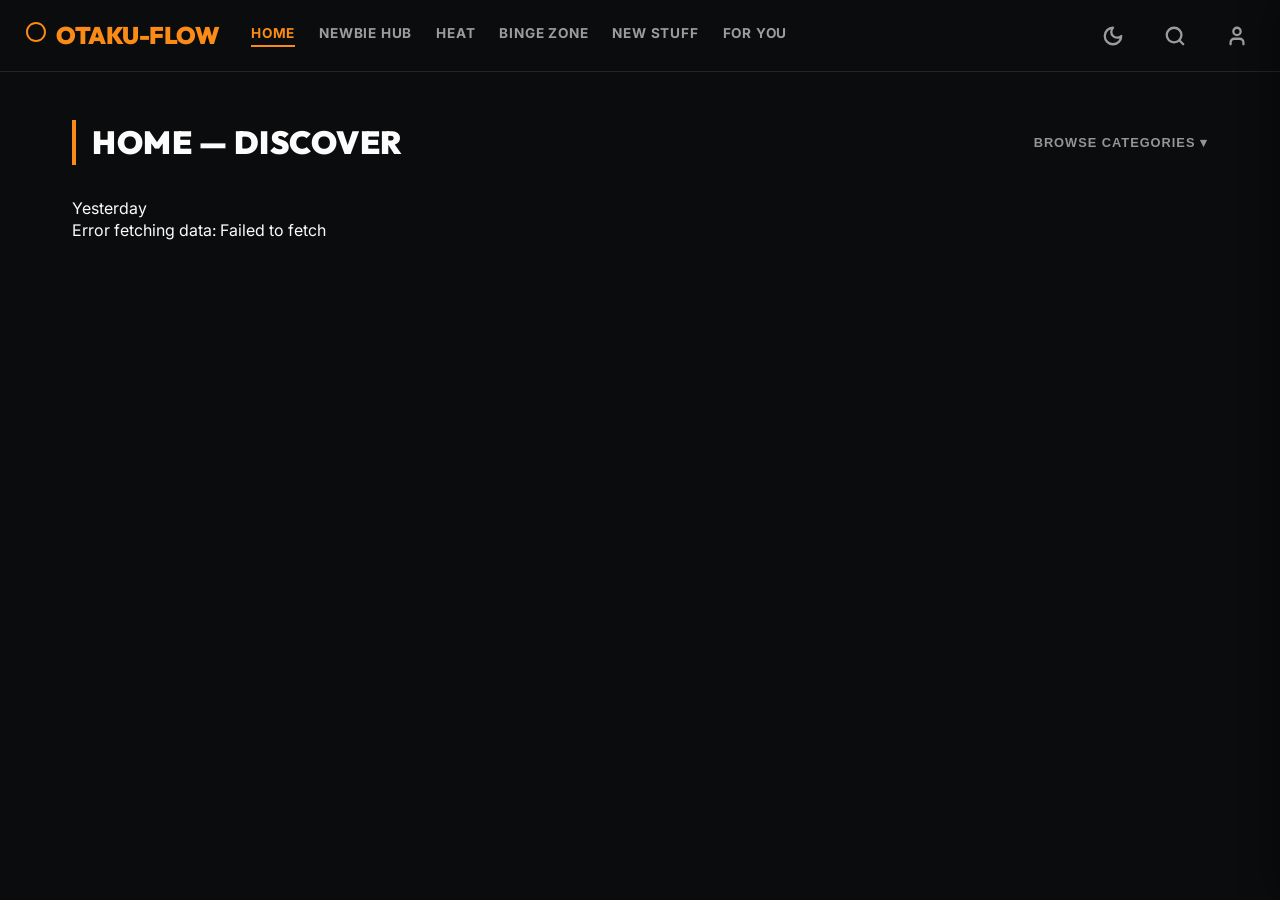
==== index.html @ 3b302de8 "Initialize Otaku-Flow Repository" ====
<!DOCTYPE html>
<html lang="en">

<head>
    <meta charset="UTF-8">
    <meta name="viewport" content="width=device-width, initial-scale=1.0">
    <title>Otaku-Flow | Watch Popular Anime, Play Games & Shop Online</title>
    <link rel="stylesheet" href="style.css">
</head>

<body>
    <header>
        <a href="#" class="logo">
            <div class="logo-icon">
                <svg width="24" height="24" viewBox="0 0 24 24" fill="currentColor">
                    <path d="M12 2C6.48 2 2 6.48 2 12s4.48 10 10 10 10-4.48 10-10S17.52 2 12 2zm0 18c-4.41 0-8-3.59-8-8s3.59-8 8-8 8 3.59 8 8-3.59 8-8 8z" />
                </svg>
            </div>
            OTAKU-FLOW
        </a>

        <nav class="nav-links">
            <a href="#" id="btn-home" class="active">Home</a>
            <a href="#" id="btn-first-time">Newbie Hub</a>
            <a href="#" id="btn-top">Heat</a>
            <a href="#" id="btn-most-watched">Binge Zone</a>
            <a href="#" id="btn-trending">New Stuff</a>
            <a href="#" id="btn-for-you">For You</a>
        </nav>

        <div class="header-actions">
            <button class="icon-btn" id="theme-toggle" title="Toggle Light/Dark Mode">
                <!-- Moon Icon (Dark Mode) -->
                <svg class="moon-icon" xmlns="http://www.w3.org/2000/svg" width="22" height="22" viewBox="0 0 24 24" fill="none" stroke="currentColor" stroke-width="2.5" stroke-linecap="round" stroke-linejoin="round"><path d="M12 3a6 6 0 0 0 9 9 9 9 0 1 1-9-9Z"/></svg>
                <!-- Sun Icon (Light Mode) -->
                <svg class="sun-icon" xmlns="http://www.w3.org/2000/svg" width="22" height="22" viewBox="0 0 24 24" fill="none" stroke="currentColor" stroke-width="2.5" stroke-linecap="round" stroke-linejoin="round"><circle cx="12" cy="12" r="4"/><path d="M12 2v2"/><path d="M12 20v2"/><path d="m4.93 4.93 1.41 1.41"/><path d="m17.66 17.66 1.41 1.41"/><path d="M2 12h2"/><path d="M20 12h2"/><path d="m6.34 17.66-1.41 1.41"/><path d="m19.07 4.93-1.41 1.41"/></svg>
            </button>
            <button class="icon-btn" id="toggle-search" title="Search">
                <svg xmlns="http://www.w3.org/2000/svg" width="22" height="22" viewBox="0 0 24 24" fill="none" stroke="currentColor" stroke-width="2.5" stroke-linecap="round" stroke-linejoin="round"><circle cx="11" cy="11" r="8"/><path d="m21 21-4.3-4.3"/></svg>
            </button>
            <button class="icon-btn" id="btn-profile" title="Profile">
                <svg xmlns="http://www.w3.org/2000/svg" width="22" height="22" viewBox="0 0 24 24" fill="none" stroke="currentColor" stroke-width="2.5" stroke-linecap="round" stroke-linejoin="round"><path d="M19 21v-2a4 4 0 0 0-4-4H9a4 4 0 0 0-4 4v2"/><circle cx="12" cy="7" r="4"/></svg>
            </button>
        </div>
    </header>

    <!-- Profile Sidebar Overlay -->
    <div id="sidebar-overlay" class="sidebar-overlay"></div>

    <!-- Profile Sidebar Drawer -->
    <aside id="profile-sidebar" class="profile-sidebar">
        <div class="sidebar-header">
            <div class="user-info">
                <div class="user-avatar">
                   <svg width="24" height="24" viewBox="0 0 24 24" fill="none" stroke="currentColor" stroke-width="2"><path d="M12 2a10 10 0 1 0 10 10A10 10 0 0 0 12 2zm0 18a8 8 0 1 1 8-8 8 8 0 0 1-8 8z"/><path d="M12 6a3 3 0 1 0 3 3 3 3 0 0 0-3-3z"/><path d="M6 19a6 6 0 0 1 12 0"/></svg>
                </div>
                <div class="user-details">
                    <h3>My Profile</h3>
                </div>
            </div>
            <button class="edit-btn">✎</button>
        </div>

        <div class="sidebar-content">
            <div class="sidebar-menu-group">
                <a href="#" class="sidebar-item">
                    <svg width="20" height="20" viewBox="0 0 24 24" fill="none" stroke="currentColor" stroke-width="2" stroke-linecap="round" stroke-linejoin="round"><path d="m3 16 4 4 4-4"/><path d="M7 20V4"/><path d="m21 8-4-4-4 4"/><path d="M17 4v16"/></svg>
                    <span>Switch Profile</span>
                </a>
                <a href="#" class="sidebar-item">
                    <svg width="20" height="20" viewBox="0 0 24 24" fill="none" stroke="currentColor" stroke-width="2" stroke-linecap="round" stroke-linejoin="round"><path d="M12.22 2h-.44a2 2 0 0 0-2 2v.18a2 2 0 0 1-1 1.73l-.43.25a2 2 0 0 1-2 0l-.15-.08a2 2 0 0 0-2.73.73l-.22.38a2 2 0 0 0 .73 2.73l.15.1a2 2 0 0 1 1 1.72v.51a2 2 0 0 1-1 1.74l-.15.09a2 2 0 0 0-.73 2.73l.22.38a2 2 0 0 0 2.73.73l.15-.08a2 2 0 0 1 2 0l.43.25a2 2 0 0 1 1 1.73V20a2 2 0 0 0 2 2h.44a2 2 0 0 0 2-2v-.18a2 2 0 0 1 1-1.73l.43-.25a2 2 0 0 1 2 0l.15.08a2 2 0 0 0 2.73-.73l.22-.39a2 2 0 0 0-.73-2.73l-.15-.08a2 2 0 0 1-1-1.74v-.5a2 2 0 0 1 1-1.74l.15-.1a2 2 0 0 0 .73-2.73l-.22-.38a2 2 0 0 0-2.73-.73l-.15.08a2 2 0 0 1-2 0l-.43-.25a2 2 0 0 1-1-1.73V4a2 2 0 0 0-2-2z"/><circle cx="12" cy="12" r="3"/></svg>
                    <span>Settings</span>
                </a>
            </div>

            <div class="sidebar-menu-divider"></div>

            <div class="sidebar-menu-group">
                <a href="#" class="sidebar-item">
                    <svg width="20" height="20" viewBox="0 0 24 24" fill="none" stroke="currentColor" stroke-width="2" stroke-linecap="round" stroke-linejoin="round"><path d="m3 21 1.9-1.9"/><path d="M14 8V4a2 2 0 0 0-2-2H4a2 2 0 0 0-2 2v7a2 2 0 0 0 2 2h4"/><path d="M19 16V4h2"/><path d="M22 21H16V10h6v11Z"/></svg>
                    <span>Watchlist</span>
                </a>
                <a href="#" class="sidebar-item">
                    <svg width="20" height="20" viewBox="0 0 24 24" fill="none" stroke="currentColor" stroke-width="2" stroke-linecap="round" stroke-linejoin="round"><path d="M12 12H3"/><path d="M16 6H3"/><path d="M12 18H3"/><path d="M16 12a4 4 0 0 1 8 0c0 4-4 8-4 8s-4-4-4-8Z"/></svg>
                    <span>Otakulists</span>
                </a>
                <a href="#" class="sidebar-item">
                    <svg width="20" height="20" viewBox="0 0 24 24" fill="none" stroke="currentColor" stroke-width="2" stroke-linecap="round" stroke-linejoin="round"><circle cx="12" cy="12" r="10"/><polyline points="12 6 12 12 16 14"/></svg>
                    <span>History</span>
                </a>
            </div>

            <div class="sidebar-menu-divider"></div>

            <div class="sidebar-menu-group">
                <a href="#" class="sidebar-item">
                    <svg width="20" height="20" viewBox="0 0 24 24" fill="none" stroke="currentColor" stroke-width="2" stroke-linecap="round" stroke-linejoin="round"><path d="M6 8a6 6 0 0 1 12 0c0 7 3 9 3 9H3s3-2 3-9"/><path d="M10.3 21a1.94 1.94 0 0 0 3.4 0"/></svg>
                    <span>Notifications</span>
                </a>
                <a href="#" class="sidebar-item">
                    <svg width="20" height="20" viewBox="0 0 24 24" fill="none" stroke="currentColor" stroke-width="2" stroke-linecap="round" stroke-linejoin="round"><rect width="20" height="14" x="2" y="3" rx="2"/><line x1="2" x2="22" y1="10" y2="10"/></svg>
                    <span>Gift Card</span>
                </a>
            </div>

            <div class="sidebar-menu-divider"></div>

            <div class="sidebar-menu-group">
                <a href="#" class="sidebar-item logout">
                    <svg width="20" height="20" viewBox="0 0 24 24" fill="none" stroke="currentColor" stroke-width="2" stroke-linecap="round" stroke-linejoin="round"><path d="M9 21H5a2 2 0 0 1-2-2V5a2 2 0 0 1 2-2h4"/><polyline points="16 17 21 12 16 7"/><line x1="21" x2="9" y1="12" y2="12"/></svg>
                    <span>Log Out</span>
                </a>
            </div>
        </div>
    </aside>

    <!-- Search Overlay -->
    <div class="search-overlay" id="search-container">
        <input type="text" id="search-input" placeholder="Search for anime...">
        <button id="btn-search">SEARCH</button>
    </div>

    <main>
        <section class="page-content">
            <div class="section-header">
            <h2 class="section-title" id="current-category">Home — Featured</h2>
            <button id="btn-categories" class="view-link" style="background: none; border: none; cursor: pointer;">Browse Categories ▾</button>
        </div>

        <!-- Categories / Genre Menu -->
        <div id="categories-menu" class="categories-overlay">
            <div class="genre-grid" id="genre-list">
                <!-- Genres will be injected here -->
            </div>
        </div>

            <div class="date-divider" id="current-category">Yesterday</div>

            <!-- This is where app.js will inject the episodes-grid -->
            <div id="output">
                <!-- Anime cards will be injected here -->
            </div>
        </section>
    </main>

    <script src="app.js"></script>
</body>

</html>
---- style.css ----
@import url('https://fonts.googleapis.com/css2?family=Inter:wght@400;500;600;700;800;900&family=Outfit:wght@400;600;700;800;900&display=swap');

:root {
    /* Dark Theme (Default) */
    --bg-primary: #0b0c0d;
    --bg-secondary: #141519;
    --bg-card: rgba(255, 255, 255, 0.03);
    --bg-overlay: rgba(0, 0, 0, 0.7);
    --text-primary: #fcfcfc;
    --text-secondary: #959595;
    --border-color: rgba(255, 255, 255, 0.1);
    
    /* Brand Colors */
    --brand-orange: #f98b16;
    --brand-yellow: #fab818;
    --text-accent: #37d3be;
    
    --header-height: 72px;
}

body.light-mode {
    /* Light Theme Overrides */
    --bg-primary: #ffffff;
    --bg-secondary: #f4f4f7;
    --bg-card: rgba(0, 0, 0, 0.04);
    --bg-overlay: rgba(0, 0, 0, 0.3);
    --text-primary: #0b0c0d;
    --text-secondary: #666666;
    --border-color: rgba(0, 0, 0, 0.1);
}

* {
    margin: 0;
    padding: 0;
    box-sizing: border-box;
}

body {
    background-color: var(--bg-primary);
    color: var(--text-primary);
    font-family: 'Inter', system-ui, -apple-system, sans-serif;
    line-height: 1.4;
    transition: background-color 0.3s ease, color 0.3s ease;
}

/* Header & Navigation */
header {
    background-color: var(--bg-primary);
    height: var(--header-height);
    width: 100%;
    position: fixed;
    top: 0;
    z-index: 1000;
    display: flex;
    align-items: center;
    padding: 0 1.5rem;
    border-bottom: 1px solid var(--border-color);
}

.logo {
    display: flex;
    align-items: center;
    gap: 0.5rem;
    color: var(--brand-orange);
    text-decoration: none;
    font-family: 'Outfit', sans-serif;
    font-weight: 900;
    font-size: 1.5rem;
    letter-spacing: -0.5px;
    text-transform: uppercase;
}

.nav-links {
    display: flex;
    gap: 1.5rem;
    margin-left: 2rem;
}

.nav-links a {
    color: var(--text-primary);
    text-decoration: none;
    font-size: 0.85rem;
    font-weight: 700;
    text-transform: uppercase;
    letter-spacing: 0.8px;
    opacity: 0.6;
    transition: all 0.3s cubic-bezier(0.4, 0, 0.2, 1);
    position: relative;
    padding-bottom: 4px;
}

.nav-links a:hover,
.nav-links a.active {
    opacity: 1;
    color: var(--brand-orange);
}

.nav-links a::after {
    content: '';
    position: absolute;
    bottom: 0;
    left: 0;
    width: 0;
    height: 2px;
    background: var(--brand-orange);
    transition: width 0.3s ease;
}

.nav-links a:hover::after,
.nav-links a.active::after {
    width: 100%;
}

.header-actions {
    margin-left: auto;
    display: flex;
    align-items: center;
    gap: 1.5rem;
}

.icon-btn {
    background: none;
    border: none;
    color: var(--text-primary);
    display: flex;
    align-items: center;
    justify-content: center;
    cursor: pointer;
    opacity: 0.6;
    transition: all 0.3s cubic-bezier(0.4, 0, 0.2, 1);
    padding: 8px;
    border-radius: 50%;
}

.icon-btn:hover {
    opacity: 1;
    background: var(--bg-card);
    transform: translateY(-1px);
    color: var(--brand-orange);
}

.icon-btn svg {
    display: block;
}

/* Theme Toggle Specifics */
#theme-toggle .sun-icon { display: none; }
#theme-toggle .moon-icon { display: block; }

body.light-mode #theme-toggle .sun-icon { display: block; }
body.light-mode #theme-toggle .moon-icon { display: none; }

/* Main Layout */
main {
    margin-top: var(--header-height);
    padding: 3rem 2rem;
    max-width: 1200px;
    margin-left: auto;
    margin-right: auto;
    transition: margin-top 0.3s cubic-bezier(0.4, 0, 0.2, 1);
}

main.search-active {
    margin-top: calc(var(--header-height) + 84px);
}

.section-header {
    display: flex;
    justify-content: space-between;
    align-items: center;
    margin-bottom: 2rem;
}

.section-title {
    font-family: 'Outfit', sans-serif;
    font-size: 2rem;
    font-weight: 900;
    display: flex;
    align-items: center;
    gap: 1rem;
    text-transform: uppercase;
    color: var(--text-primary);
    letter-spacing: 0.5px;
    border-left: 4px solid var(--brand-orange);
    padding-left: 1rem;
}

.section-title::before {
    display: none;
}

.view-link {
    color: var(--text-secondary);
    text-decoration: none;
    font-size: 0.8rem;
    font-weight: 700;
    text-transform: uppercase;
    letter-spacing: 1px;
}

.view-link:hover {
    color: var(--text-primary);
}

/* New Episodes Grid */
.episodes-grid {
    display: grid;
    grid-template-columns: 1fr 1fr;
    gap: 1.5rem;
}

.anime-list-item {
    display: flex;
    gap: 1.25rem;
    text-decoration: none;
    color: inherit;
    padding: 0.5rem;
    border-radius: 4px;
    transition: background-color 0.2s;
}

.anime-list-item:hover {
    background-color: var(--bg-card);
}

.poster-stack {
    position: relative;
    width: 130px;
    height: 80px;
    flex-shrink: 0;
}

.poster-stack::before,
.poster-stack::after {
    content: "";
    position: absolute;
    top: 4px;
    left: 4px;
    width: 100%;
    height: 100%;
    background: var(--bg-primary);
    border: 1px solid var(--border-color);
    z-index: 1;
}

.poster-stack .main-poster {
    position: relative;
    width: 100%;
    height: 100%;
    object-fit: cover;
    z-index: 2;
    border: 1px solid var(--border-color);
}

.fav-btn {
    position: absolute;
    top: 8px;
    right: 8px;
    width: 32px;
    height: 32px;
    background: rgba(0, 0, 0, 0.4);
    border: none;
    border-radius: 50%;
    color: white;
    font-size: 1.1rem;
    display: flex;
    align-items: center;
    justify-content: center;
    cursor: pointer;
    z-index: 10;
    transition: all 0.3s cubic-bezier(0.4, 0, 0.2, 1);
    backdrop-filter: blur(4px);
}

.fav-btn.active {
    color: #ff4b4b;
    background: white;
}

/* Content Area */
.item-content {
    display: flex;
    flex-direction: column;
    justify-content: center;
    width: 100%;
}

.item-title {
    font-weight: 800;
    font-size: 1rem;
    color: var(--text-primary);
    margin-bottom: 0.25rem;
    line-height: 1.2;
}

.item-meta {
    font-size: 0.7rem;
    color: var(--text-secondary);
    text-transform: uppercase;
    letter-spacing: 0.5px;
    font-weight: 600;
}

.premium-icon {
    color: var(--brand-yellow);
}

.release-time {
    color: var(--text-accent);
    font-weight: 700;
}

/* Search Bar Overlay */
.search-overlay {
    position: fixed;
    top: var(--header-height);
    left: 0;
    width: 100%;
    background-color: var(--bg-secondary);
    padding: 1rem 1.5rem;
    display: none;
    align-items: center;
    gap: 1rem;
    z-index: 999;
    border-bottom: 1px solid var(--border-color);
}

#search-input {
    background: transparent;
    border: none;
    border-bottom: 1px solid var(--border-color);
    color: var(--text-primary);
    font-size: 1.2rem;
    width: 100%;
    outline: none;
}

#btn-search {
    background: var(--brand-orange);
    border: none;
    padding: 0.6rem 1.5rem;
    color: black;
    font-weight: 800;
    border-radius: 4px;
    cursor: pointer;
}

/* Categories Menu */
.categories-overlay {
    background: var(--bg-secondary);
    backdrop-filter: blur(10px);
    border: 1px solid var(--border-color);
    border-radius: 8px;
    padding: 1.5rem;
    margin-bottom: 2rem;
    display: none;
    animation: slideDown 0.3s cubic-bezier(0.4, 0, 0.2, 1);
}

.categories-overlay.active { display: block; }

.genre-grid {
    display: grid;
    grid-template-columns: repeat(auto-fill, minmax(140px, 1fr));
    gap: 0.75rem;
}

.genre-btn {
    background: var(--bg-card);
    border: 1px solid var(--border-color);
    color: var(--text-primary);
    padding: 0.6rem 1rem;
    border-radius: 4px;
    font-size: 0.85rem;
    font-weight: 600;
    cursor: pointer;
    transition: all 0.2s ease;
}

.genre-btn:hover {
    background: var(--brand-orange);
    color: black;
}

/* Profile Sidebar Drawer */
.profile-sidebar {
    position: fixed;
    top: 0;
    right: -320px;
    width: 320px;
    height: 100vh;
    background-color: var(--bg-secondary);
    z-index: 2000;
    box-shadow: -10px 0 30px rgba(0, 0, 0, 0.3);
    transition: right 0.4s cubic-bezier(0.4, 0, 0.2, 1);
    display: flex;
    flex-direction: column;
    border-left: 1px solid var(--border-color);
}

body.light-mode .profile-sidebar {
    background-color: var(--bg-primary);
}

.profile-sidebar.active { right: 0; }

.sidebar-overlay {
    position: fixed;
    top: 0;
    left: 0;
    width: 100%;
    height: 100%;
    background: var(--bg-overlay);
    backdrop-filter: blur(4px);
    z-index: 1999;
    display: none;
    opacity: 0;
    transition: opacity 0.3s ease;
}

.sidebar-overlay.active {
    display: block;
    opacity: 1;
}

.sidebar-header {
    padding: 1.5rem;
    display: flex;
    align-items: center;
    justify-content: space-between;
    border-bottom: 1px solid var(--border-color);
}

.user-avatar {
    width: 44px;
    height: 44px;
    background: var(--bg-card);
    border-radius: 50%;
    display: flex;
    align-items: center;
    justify-content: center;
    color: var(--text-secondary);
    border: 1px solid var(--border-color);
}

.user-details h3 {
    font-size: 1rem;
    font-weight: 700;
    color: var(--text-primary);
}

.sidebar-item {
    display: flex;
    align-items: center;
    gap: 1rem;
    padding: 0.85rem 1rem;
    color: var(--text-primary);
    text-decoration: none;
    font-size: 0.9rem;
    font-weight: 600;
    border-radius: 4px;
}

.sidebar-item:hover {
    background: var(--bg-card);
    color: var(--brand-orange);
}

.sidebar-menu-divider {
    height: 1px;
    background: var(--border-color);
    margin: 1rem 0;
}

/* Login Page Theme Support */
.login-page {
    background-color: var(--bg-primary);
    /* Extra gradient for dark mode shine */
}

body:not(.light-mode) .login-page {
    background: linear-gradient(135deg, #0b0c0d 0%, #1a1c23 100%);
}

.login-card {
    background: var(--bg-card);
    backdrop-filter: blur(20px);
    border: 1px solid var(--border-color);
    color: var(--text-primary);
}

.form-group input {
    background: var(--bg-card);
    border: 1px solid var(--border-color);
    color: var(--text-primary);
}

/* Responsive fixes */
@media (max-width: 900px) {
    .episodes-grid { grid-template-columns: 1fr; }
}

@media (max-width: 600px) {
    .nav-links { display: none; }
}

@keyframes slideDown {
    from { opacity: 0; transform: translateY(-10px); }
    to { opacity: 1; transform: translateY(0); }
}
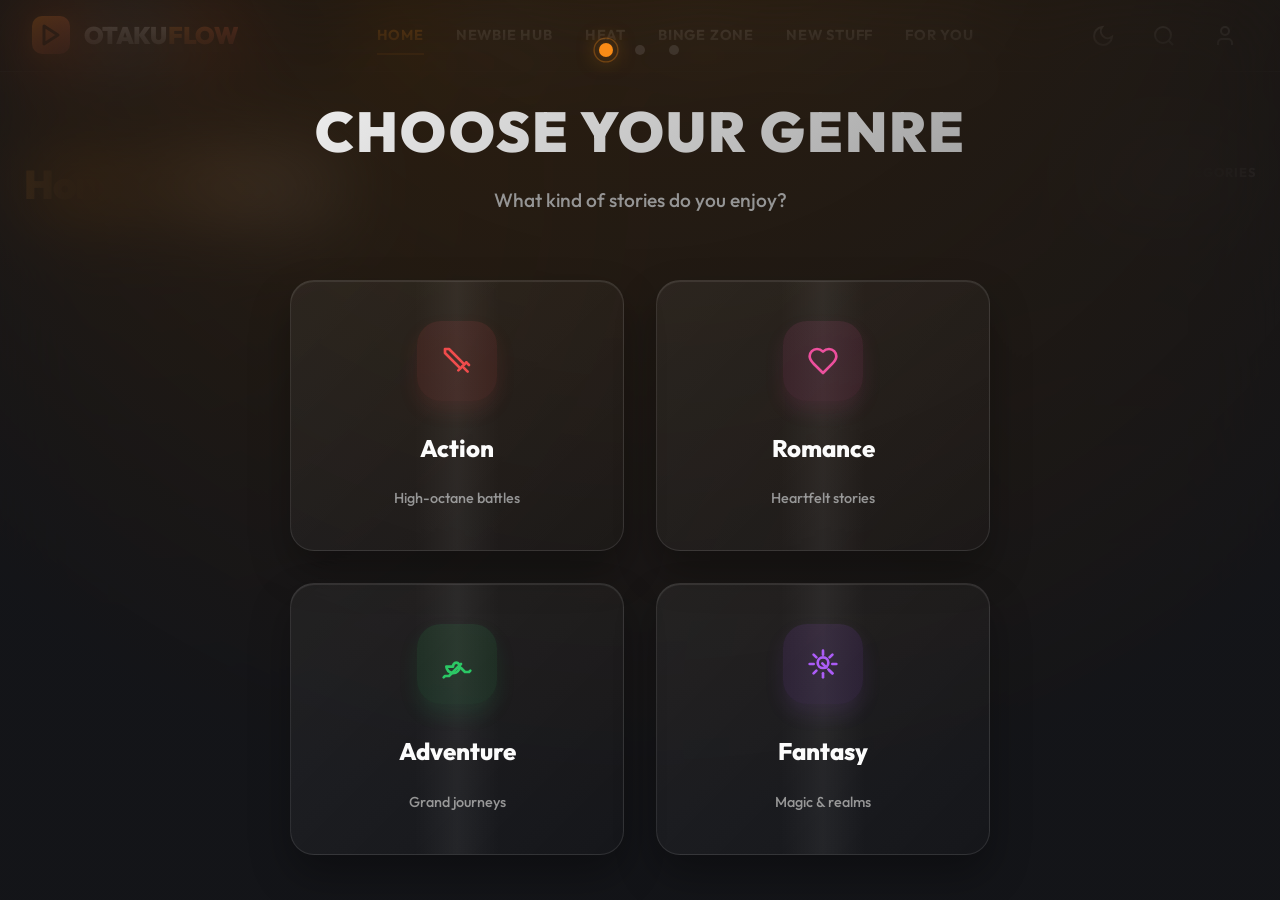
==== commit 7d4191d9: "Added  dark mode, read mode" ====
--- a/index.html
+++ b/index.html
@@ -1,149 +1,118 @@
 <!DOCTYPE html>
 <html lang="en">
-
 <head>
     <meta charset="UTF-8">
     <meta name="viewport" content="width=device-width, initial-scale=1.0">
-    <title>Otaku-Flow | Watch Popular Anime, Play Games & Shop Online</title>
+    <title>Otaku-Flow | Watch High-Quality Anime</title>
     <link rel="stylesheet" href="style.css">
+    <link href="https://fonts.googleapis.com/css2?family=Inter:wght@400;500;600;700;800;900&family=Outfit:wght@400;600;700;800;900&display=swap" rel="stylesheet">
 </head>
-
 <body>
-    <header>
-        <a href="#" class="logo">
+    <div class="type-selection-overlay" id="selection-overlay">
+        <div class="selection-content">
+            <div class="selection-progress">
+                <div class="progress-step active" data-step="1"></div>
+                <div class="progress-step" data-step="2"></div>
+                <div class="progress-step" data-step="3"></div>
+            </div>
+            <h1 class="selection-title" id="selection-title">CHOOSE YOUR PATH</h1>
+            <p class="selection-subtitle" id="selection-subtitle">Select a genre to begin your discovery</p>
+            <div class="type-grid" id="selection-grid">
+                <!-- Content injected by app.js -->
+            </div>
+        </div>
+    </div>
+    <header class="header">
+        <div class="logo">
             <div class="logo-icon">
-                <svg width="24" height="24" viewBox="0 0 24 24" fill="currentColor">
-                    <path d="M12 2C6.48 2 2 6.48 2 12s4.48 10 10 10 10-4.48 10-10S17.52 2 12 2zm0 18c-4.41 0-8-3.59-8-8s3.59-8 8-8 8 3.59 8 8-3.59 8-8 8z" />
-                </svg>
+                <svg width="24" height="24" viewBox="0 0 24 24" fill="none" stroke="currentColor" stroke-width="3" stroke-linecap="round" stroke-linejoin="round"><path d="m5 3 14 9-14 9V3z"/></svg>
             </div>
-            OTAKU-FLOW
-        </a>
-
+            <span class="logo-text">OTAKU<span class="flow-accent">FLOW</span></span>
+        </div>
         <nav class="nav-links">
-            <a href="#" id="btn-home" class="active">Home</a>
+            <a href="#" class="active" id="btn-home">Home</a>
             <a href="#" id="btn-first-time">Newbie Hub</a>
             <a href="#" id="btn-top">Heat</a>
             <a href="#" id="btn-most-watched">Binge Zone</a>
             <a href="#" id="btn-trending">New Stuff</a>
             <a href="#" id="btn-for-you">For You</a>
         </nav>
-
-        <div class="header-actions">
-            <button class="icon-btn" id="theme-toggle" title="Toggle Light/Dark Mode">
-                <!-- Moon Icon (Dark Mode) -->
-                <svg class="moon-icon" xmlns="http://www.w3.org/2000/svg" width="22" height="22" viewBox="0 0 24 24" fill="none" stroke="currentColor" stroke-width="2.5" stroke-linecap="round" stroke-linejoin="round"><path d="M12 3a6 6 0 0 0 9 9 9 9 0 1 1-9-9Z"/></svg>
-                <!-- Sun Icon (Light Mode) -->
-                <svg class="sun-icon" xmlns="http://www.w3.org/2000/svg" width="22" height="22" viewBox="0 0 24 24" fill="none" stroke="currentColor" stroke-width="2.5" stroke-linecap="round" stroke-linejoin="round"><circle cx="12" cy="12" r="4"/><path d="M12 2v2"/><path d="M12 20v2"/><path d="m4.93 4.93 1.41 1.41"/><path d="m17.66 17.66 1.41 1.41"/><path d="M2 12h2"/><path d="M20 12h2"/><path d="m6.34 17.66-1.41 1.41"/><path d="m19.07 4.93-1.41 1.41"/></svg>
+        <div class="header_act">
+            <button class="icon_botton" id="theme-toggle">
+                <svg width="24" height="24" viewBox="0 0 24 24" fill="none" stroke="currentColor" stroke-width="2" class="moon-icon"><path d="M21 12.79A9 9 0 1 1 11.21 3 7 7 0 0 0 21 12.79z"/></svg>
+                <svg width="24" height="24" viewBox="0 0 24 24" fill="none" stroke="currentColor" stroke-width="2" class="sun-icon" style="display:none;"><circle cx="12" cy="12" r="5"/><line x1="12" y1="1" x2="12" y2="3"/><line x1="12" y1="21" x2="12" y2="23"/><line x1="4.22" y1="4.22" x2="5.64" y2="5.64"/><line x1="18.36" y1="18.36" x2="19.78" y2="19.78"/><line x1="1" y1="12" x2="3" y2="12"/><line x1="21" y1="12" x2="23" y2="12"/><line x1="4.22" y1="19.78" x2="5.64" y2="18.36"/><line x1="18.36" y1="5.64" x2="19.78" y2="4.22"/></svg>
             </button>
-            <button class="icon-btn" id="toggle-search" title="Search">
-                <svg xmlns="http://www.w3.org/2000/svg" width="22" height="22" viewBox="0 0 24 24" fill="none" stroke="currentColor" stroke-width="2.5" stroke-linecap="round" stroke-linejoin="round"><circle cx="11" cy="11" r="8"/><path d="m21 21-4.3-4.3"/></svg>
+            <button class="icon_botton" id="toggle-search">
+                <svg width="24" height="24" viewBox="0 0 24 24" fill="none" stroke="currentColor" stroke-width="2"><circle cx="11" cy="11" r="8"/><path d="m21 21-4.3-4.3"/></svg>
             </button>
-            <button class="icon-btn" id="btn-profile" title="Profile">
-                <svg xmlns="http://www.w3.org/2000/svg" width="22" height="22" viewBox="0 0 24 24" fill="none" stroke="currentColor" stroke-width="2.5" stroke-linecap="round" stroke-linejoin="round"><path d="M19 21v-2a4 4 0 0 0-4-4H9a4 4 0 0 0-4 4v2"/><circle cx="12" cy="7" r="4"/></svg>
+            <button class="icon_botton" id="btn-profile">
+                <svg width="24" height="24" viewBox="0 0 24 24" fill="none" stroke="currentColor" stroke-width="2"><path d="M19 21v-2a4 4 0 0 0-4-4H9a4 4 0 0 0-4 4v2"/><circle cx="12" cy="7" r="4"/></svg>
             </button>
         </div>
     </header>
-
-    <!-- Profile Sidebar Overlay -->
-    <div id="sidebar-overlay" class="sidebar-overlay"></div>
-
-    <!-- Profile Sidebar Drawer -->
-    <aside id="profile-sidebar" class="profile-sidebar">
+    <div class="search-overlay" id="search-container">
+        <input type="text" id="search-input" placeholder="Search anime, episodes...">
+        <button id="btn-search">SEARCH</button>
+    </div>
+    <main class="content-container">
+        <div class="content-header">
+            <h1 class="header-title" id="current-category">Home — Discover</h1>
+            <div class="header-controls">
+                <button class="control-btn" id="btn-categories">BROWSE CATEGORIES</button>
+            </div>
+        </div>
+        <div class="categories-overlay" id="categories-menu">
+            <div class="genre-grid" id="genre-list"></div>
+        </div>
+        <div id="output">
+        </div>
+    </main>
+    <div class="sidebar-overlay" id="sidebar-overlay"></div>
+    <div class="profile-sidebar" id="profile-sidebar">
         <div class="sidebar-header">
             <div class="user-info">
                 <div class="user-avatar">
-                   <svg width="24" height="24" viewBox="0 0 24 24" fill="none" stroke="currentColor" stroke-width="2"><path d="M12 2a10 10 0 1 0 10 10A10 10 0 0 0 12 2zm0 18a8 8 0 1 1 8-8 8 8 0 0 1-8 8z"/><path d="M12 6a3 3 0 1 0 3 3 3 3 0 0 0-3-3z"/><path d="M6 19a6 6 0 0 1 12 0"/></svg>
+                   <svg width="24" height="24" viewBox="0 0 24 24" fill="none" stroke="currentColor" stroke-width="2"><path d="M20 21v-2a4 4 0 0 0-4-4H8a4 4 0 0 0-4 4v2"/><circle cx="12" cy="7" r="4"/></svg>
                 </div>
                 <div class="user-details">
-                    <h3>My Profile</h3>
+                    <h3>Anime Fan</h3>
+                    <p>Free Member</p>
                 </div>
             </div>
-            <button class="edit-btn">✎</button>
+            <button class="edit-btn">Edit</button>
         </div>
-
         <div class="sidebar-content">
+            <div class="sidebar-menu-divider"></div>
+            <a href="#" class="sidebar-item">
+                <svg width="20" height="20" viewBox="0 0 24 24" fill="none" stroke="currentColor" stroke-width="2" stroke-linecap="round" stroke-linejoin="round"><path d="M20.84 4.61a5.5 5.5 0 0 0-7.78 0L12 5.67l-1.06-1.06a5.5 5.5 0 0 0-7.78 7.78l1.06 1.06L12 21.23l7.78-7.78 1.06-1.06a5.5 5.5 0 0 0 0-7.78z"/></svg>
+                Favorites
+            </a>
+            <a href="#" class="sidebar-item">
+                <svg width="20" height="20" viewBox="0 0 24 24" fill="none" stroke="currentColor" stroke-width="2" stroke-linecap="round" stroke-linejoin="round"><path d="M12 20v-6M6 20V10M18 20V4"/></svg>
+                Watch History
+            </a>
+            <a href="#" class="sidebar-item">
+                <svg width="20" height="20" viewBox="0 0 24 24" fill="none" stroke="currentColor" stroke-width="2" stroke-linecap="round" stroke-linejoin="round"><circle cx="12" cy="12" r="3"/><path d="M19.4 15a1.65 1.65 0 0 0 .33 1.82l.06.06a2 2 0 0 1 0 2.83 2 2 0 0 1-2.83 0l-.06-.06a1.65 1.65 0 0 0-1.82-.33 1.65 1.65 0 0 0-1 1.51V21a2 2 0 0 1-2 2 2 2 0 0 1-2-2v-.09A1.65 1.65 0 0 0 9 19.4a1.65 1.65 0 0 0-1.82.33l-.06.06a2 2 0 0 1-2.83 0 2 2 0 0 1 0-2.83l.06-.06a1.65 1.65 0 0 0 .33-1.82 1.65 1.65 0 0 0-1.51-1H3a2 2 0 0 1-2-2 2 2 0 0 1 2-2h.09A1.65 1.65 0 0 0 4.6 9a1.65 1.65 0 0 0-.33-1.82l-.06-.06a2 2 0 0 1 0-2.83 2 2 0 0 1 2.83 0l.06.06a1.65 1.65 0 0 0 1.82.33H9a1.65 1.65 0 0 0 1-1.51V3a2 2 0 0 1 2-2 2 2 0 0 1 2 2v.09a1.65 1.65 0 0 0 1 1.51 1.65 1.65 0 0 0 1.82-.33l.06-.06a2 2 0 0 1 2.83 0 2 2 0 0 1 0 2.83l-.06.06a1.65 1.65 0 0 0-.33 1.82V9a1.65 1.65 0 0 0 1.51 1H21a2 2 0 0 1 2 2 2 2 0 0 1-2 2h-.09a1.65 1.65 0 0 0-1.51 1z"/></svg>
+                Settings
+            </a>
+            <div class="sidebar-menu-divider"></div>
             <div class="sidebar-menu-group">
-                <a href="#" class="sidebar-item">
-                    <svg width="20" height="20" viewBox="0 0 24 24" fill="none" stroke="currentColor" stroke-width="2" stroke-linecap="round" stroke-linejoin="round"><path d="m3 16 4 4 4-4"/><path d="M7 20V4"/><path d="m21 8-4-4-4 4"/><path d="M17 4v16"/></svg>
-                    <span>Switch Profile</span>
-                </a>
-                <a href="#" class="sidebar-item">
-                    <svg width="20" height="20" viewBox="0 0 24 24" fill="none" stroke="currentColor" stroke-width="2" stroke-linecap="round" stroke-linejoin="round"><path d="M12.22 2h-.44a2 2 0 0 0-2 2v.18a2 2 0 0 1-1 1.73l-.43.25a2 2 0 0 1-2 0l-.15-.08a2 2 0 0 0-2.73.73l-.22.38a2 2 0 0 0 .73 2.73l.15.1a2 2 0 0 1 1 1.72v.51a2 2 0 0 1-1 1.74l-.15.09a2 2 0 0 0-.73 2.73l.22.38a2 2 0 0 0 2.73.73l.15-.08a2 2 0 0 1 2 0l.43.25a2 2 0 0 1 1 1.73V20a2 2 0 0 0 2 2h.44a2 2 0 0 0 2-2v-.18a2 2 0 0 1 1-1.73l.43-.25a2 2 0 0 1 2 0l.15.08a2 2 0 0 0 2.73-.73l.22-.39a2 2 0 0 0-.73-2.73l-.15-.08a2 2 0 0 1-1-1.74v-.5a2 2 0 0 1 1-1.74l.15-.1a2 2 0 0 0 .73-2.73l-.22-.38a2 2 0 0 0-2.73-.73l-.15.08a2 2 0 0 1-2 0l-.43-.25a2 2 0 0 1-1-1.73V4a2 2 0 0 0-2-2z"/><circle cx="12" cy="12" r="3"/></svg>
-                    <span>Settings</span>
+                <a href="#" class="sidebar_menu_item">
+                    <svg width="20" height="20" viewBox="0 0 24 24" fill="none" stroke="currentColor" stroke-width="2"
+                        stroke-linecap="round" stroke-linejoin="round">
+                        <circle cx="12" cy="12" r="10" />
+                        <line x1="12" y1="8" x2="12" y2="12" />
+                        <line x1="12" y1="16" x2="12.01" y2="16" />
+                    </svg>
+                    Help Center
                 </a>
             </div>
-
-            <div class="sidebar-menu-divider"></div>
-
-            <div class="sidebar-menu-group">
-                <a href="#" class="sidebar-item">
-                    <svg width="20" height="20" viewBox="0 0 24 24" fill="none" stroke="currentColor" stroke-width="2" stroke-linecap="round" stroke-linejoin="round"><path d="m3 21 1.9-1.9"/><path d="M14 8V4a2 2 0 0 0-2-2H4a2 2 0 0 0-2 2v7a2 2 0 0 0 2 2h4"/><path d="M19 16V4h2"/><path d="M22 21H16V10h6v11Z"/></svg>
-                    <span>Watchlist</span>
-                </a>
-                <a href="#" class="sidebar-item">
-                    <svg width="20" height="20" viewBox="0 0 24 24" fill="none" stroke="currentColor" stroke-width="2" stroke-linecap="round" stroke-linejoin="round"><path d="M12 12H3"/><path d="M16 6H3"/><path d="M12 18H3"/><path d="M16 12a4 4 0 0 1 8 0c0 4-4 8-4 8s-4-4-4-8Z"/></svg>
-                    <span>Otakulists</span>
-                </a>
-                <a href="#" class="sidebar-item">
-                    <svg width="20" height="20" viewBox="0 0 24 24" fill="none" stroke="currentColor" stroke-width="2" stroke-linecap="round" stroke-linejoin="round"><circle cx="12" cy="12" r="10"/><polyline points="12 6 12 12 16 14"/></svg>
-                    <span>History</span>
-                </a>
-            </div>
-
-            <div class="sidebar-menu-divider"></div>
-
-            <div class="sidebar-menu-group">
-                <a href="#" class="sidebar-item">
-                    <svg width="20" height="20" viewBox="0 0 24 24" fill="none" stroke="currentColor" stroke-width="2" stroke-linecap="round" stroke-linejoin="round"><path d="M6 8a6 6 0 0 1 12 0c0 7 3 9 3 9H3s3-2 3-9"/><path d="M10.3 21a1.94 1.94 0 0 0 3.4 0"/></svg>
-                    <span>Notifications</span>
-                </a>
-                <a href="#" class="sidebar-item">
-                    <svg width="20" height="20" viewBox="0 0 24 24" fill="none" stroke="currentColor" stroke-width="2" stroke-linecap="round" stroke-linejoin="round"><rect width="20" height="14" x="2" y="3" rx="2"/><line x1="2" x2="22" y1="10" y2="10"/></svg>
-                    <span>Gift Card</span>
-                </a>
-            </div>
-
-            <div class="sidebar-menu-divider"></div>
-
-            <div class="sidebar-menu-group">
-                <a href="#" class="sidebar-item logout">
-                    <svg width="20" height="20" viewBox="0 0 24 24" fill="none" stroke="currentColor" stroke-width="2" stroke-linecap="round" stroke-linejoin="round"><path d="M9 21H5a2 2 0 0 1-2-2V5a2 2 0 0 1 2-2h4"/><polyline points="16 17 21 12 16 7"/><line x1="21" x2="9" y1="12" y2="12"/></svg>
-                    <span>Log Out</span>
-                </a>
-            </div>
+            <a href="#" class="sidebar-item logout">
+                <svg width="20" height="20" viewBox="0 0 24 24" fill="none" stroke="currentColor" stroke-width="2" stroke-linecap="round" stroke-linejoin="round"><path d="M9 21H5a2 2 0 0 1-2-2V5a2 2 0 0 1 2-2h4"/><polyline points="16 17 21 12 16 7"/><line x1="21" y1="12" x2="9" y2="12"/></svg>
+                Log Out
+            </a>
         </div>
-    </aside>
-
-    <!-- Search Overlay -->
-    <div class="search-overlay" id="search-container">
-        <input type="text" id="search-input" placeholder="Search for anime...">
-        <button id="btn-search">SEARCH</button>
     </div>
-
-    <main>
-        <section class="page-content">
-            <div class="section-header">
-            <h2 class="section-title" id="current-category">Home — Featured</h2>
-            <button id="btn-categories" class="view-link" style="background: none; border: none; cursor: pointer;">Browse Categories ▾</button>
-        </div>
-
-        <!-- Categories / Genre Menu -->
-        <div id="categories-menu" class="categories-overlay">
-            <div class="genre-grid" id="genre-list">
-                <!-- Genres will be injected here -->
-            </div>
-        </div>
-
-            <div class="date-divider" id="current-category">Yesterday</div>
-
-            <!-- This is where app.js will inject the episodes-grid -->
-            <div id="output">
-                <!-- Anime cards will be injected here -->
-            </div>
-        </section>
-    </main>
-
     <script src="app.js"></script>
 </body>
-
-</html>+</html>
--- a/style.css
+++ b/style.css
@@ -1,34 +1,3 @@
-@import url('https://fonts.googleapis.com/css2?family=Inter:wght@400;500;600;700;800;900&family=Outfit:wght@400;600;700;800;900&display=swap');
-
-:root {
-    /* Dark Theme (Default) */
-    --bg-primary: #0b0c0d;
-    --bg-secondary: #141519;
-    --bg-card: rgba(255, 255, 255, 0.03);
-    --bg-overlay: rgba(0, 0, 0, 0.7);
-    --text-primary: #fcfcfc;
-    --text-secondary: #959595;
-    --border-color: rgba(255, 255, 255, 0.1);
-    
-    /* Brand Colors */
-    --brand-orange: #f98b16;
-    --brand-yellow: #fab818;
-    --text-accent: #37d3be;
-    
-    --header-height: 72px;
-}
-
-body.light-mode {
-    /* Light Theme Overrides */
-    --bg-primary: #ffffff;
-    --bg-secondary: #f4f4f7;
-    --bg-card: rgba(0, 0, 0, 0.04);
-    --bg-overlay: rgba(0, 0, 0, 0.3);
-    --text-primary: #0b0c0d;
-    --text-secondary: #666666;
-    --border-color: rgba(0, 0, 0, 0.1);
-}
-
 * {
     margin: 0;
     padding: 0;
@@ -36,63 +5,111 @@
 }
 
 body {
-    background-color: var(--bg-primary);
-    color: var(--text-primary);
-    font-family: 'Inter', system-ui, -apple-system, sans-serif;
-    line-height: 1.4;
-    transition: background-color 0.3s ease, color 0.3s ease;
-}
-
-/* Header & Navigation */
-header {
-    background-color: var(--bg-primary);
-    height: var(--header-height);
-    width: 100%;
-    position: fixed;
+    background-color: #0b0c0d;
+    background-image: 
+        radial-gradient(circle at 10% 20%, rgba(249, 139, 22, 0.05) 0%, transparent 40%),
+        radial-gradient(circle at 90% 80%, rgba(249, 139, 22, 0.03) 0%, transparent 40%);
+    background-attachment: fixed;
+    color: #fcfcfc;
+    font-family: 'Outfit', -apple-system, BlinkMacSystemFont, 'Segoe UI', Roboto, sans-serif;
+    line-height: 1.6;
+    transition: background-color 0.4s cubic-bezier(0.4, 0, 0.2, 1), color 0.4s ease;
+    overflow-x: hidden;
+}
+
+body.light_mode {
+    background-color: #f8f9fb;
+    background-image: 
+        radial-gradient(circle at 10% 20%, rgba(249, 139, 22, 0.03) 0%, transparent 40%),
+        radial-gradient(circle at 90% 80%, rgba(249, 139, 22, 0.02) 0%, transparent 40%);
+    color: #1a1b1e;
+}
+
+.header {
+    height: 72px;
+    padding: 0 2rem;
+    display: flex;
+    align-items: center;
+    justify-content: space-between;
+    background-color: rgba(11, 12, 13, 0.95);
+    backdrop-filter: blur(20px);
+    -webkit-backdrop-filter: blur(20px);
+    border-bottom: 1px solid rgba(255, 255, 255, 0.1);
+    position: sticky;
     top: 0;
     z-index: 1000;
-    display: flex;
-    align-items: center;
-    padding: 0 1.5rem;
-    border-bottom: 1px solid var(--border-color);
+    transition: all 0.3s ease;
 }
 
 .logo {
     display: flex;
     align-items: center;
-    gap: 0.5rem;
-    color: var(--brand-orange);
+    gap: 0.85rem;
+    cursor: pointer;
     text-decoration: none;
+    color: inherit;
+    transition: transform 0.3s ease;
+}
+
+.logo:hover {
+    transform: scale(1.02);
+}
+
+.logo-icon {
+    background: linear-gradient(135deg, #f98b16 0%, #ff5e62 100%);
+    color: #0b0c0d;
+    width: 38px;
+    height: 38px;
+    border-radius: 10px;
+    display: flex;
+    align-items: center;
+    justify-content: center;
+    box-shadow: 0 4px 15px rgba(249, 139, 22, 0.3);
+}
+
+.logo-text {
     font-family: 'Outfit', sans-serif;
+    font-size: 1.5rem;
     font-weight: 900;
-    font-size: 1.5rem;
     letter-spacing: -0.5px;
-    text-transform: uppercase;
+    color: #fcfcfc;
+    display: flex;
+    align-items: center;
+}
+
+body.light_mode .logo-text {
+    color: #1a1b1e;
+}
+
+.flow-accent {
+    background: linear-gradient(135deg, #f98b16 0%, #ff5e62 100%);
+    -webkit-background-clip: text;
+    background-clip: text;
+    -webkit-text-fill-color: transparent;
+    margin-left: 2px;
 }
 
 .nav-links {
     display: flex;
-    gap: 1.5rem;
+    gap: 2rem;
     margin-left: 2rem;
 }
 
 .nav-links a {
-    color: var(--text-primary);
     text-decoration: none;
-    font-size: 0.85rem;
+    color: #959595;
+    font-size: 0.9rem;
     font-weight: 700;
     text-transform: uppercase;
     letter-spacing: 0.8px;
-    opacity: 0.6;
-    transition: all 0.3s cubic-bezier(0.4, 0, 0.2, 1);
+    transition: all 0.3s ease;
+    font-family: 'Outfit', sans-serif;
     position: relative;
-    padding-bottom: 4px;
-}
-
-.nav-links a:hover,
-.nav-links a.active {
-    opacity: 1;
-    color: var(--brand-orange);
+    padding: 0.5rem 0;
+}
+
+body.light_mode .nav-links a {
+    color: #5c5e66;
 }
 
 .nav-links a::after {
@@ -102,8 +119,16 @@
     left: 0;
     width: 0;
     height: 2px;
-    background: var(--brand-orange);
+    background-color: #f98b16;
     transition: width 0.3s ease;
+}
+
+.nav-links a:hover {
+    color: #fcfcfc;
+}
+
+body.light_mode .nav-links a:hover {
+    color: #1a1b1e;
 }
 
 .nav-links a:hover::after,
@@ -111,232 +136,470 @@
     width: 100%;
 }
 
-.header-actions {
-    margin-left: auto;
-    display: flex;
-    align-items: center;
-    gap: 1.5rem;
-}
-
-.icon-btn {
+.nav-links a.active {
+    color: #f98b16;
+}
+
+.header_act {
+    display: flex;
+    align-items: center;
+    gap: 1rem;
+}
+
+.icon_botton {
+    background: transparent;
+    border: 1px solid transparent;
+    color: #959595;
+    cursor: pointer;
+    padding: 0.6rem;
+    border-radius: 12px;
+    transition: all 0.3s cubic-bezier(0.4, 0, 0.2, 1);
+    display: flex;
+    align-items: center;
+    justify-content: center;
+}
+
+body.light_mode .icon_botton {
+    color: #5c5e66;
+}
+
+.icon_botton:hover {
+    background-color: #1e2025;
+    border-color: rgba(255, 255, 255, 0.1);
+    color: #f98b16;
+    transform: translateY(-2px);
+}
+
+body.light_mode .icon_botton:hover {
+    background-color: #f1f3f5;
+    border-color: rgba(0, 0, 0, 0.08);
+}
+
+body.light_mode .header {
+    background-color: #ffffff;
+    border-bottom: 1px solid rgba(0, 0, 0, 0.08);
+}
+
+.sidebar-menu-divider {
+    height: 1px;
+    background: rgba(255, 255, 255, 0.1);
+    margin: 1rem 1.5rem;
+}
+
+body.light_mode .sidebar-menu-divider {
+    background: rgba(0, 0, 0, 0.1);
+}
+
+.sidebar-menu-group {
+    margin: 1rem 0;
+}
+
+.sidebar_menu_item {
+    display: flex;
+    align-items: center;
+    gap: 1rem;
+    padding: 0.85rem 1.5rem;
+    color: #959595;
+    text-decoration: none;
+    font-size: 0.9rem;
+    font-weight: 600;
+    transition: all 0.2s;
+}
+
+body.light_mode .sidebar_menu_item {
+    color: #666666;
+}
+
+.sidebar_menu_item:hover {
+    color: #f98b16;
+    background: rgba(255, 255, 255, 0.03);
+}
+
+body.light_mode .sidebar_menu_item:hover {
+    background: rgba(0, 0, 0, 0.03);
+}
+
+.content-container {
+    padding: 2.5rem 1.5rem;
+    max-width: 1400px;
+    margin: 0 auto;
+}
+
+.content-header {
+    display: flex;
+    justify-content: space-between;
+    align-items: center;
+    margin-bottom: 2rem;
+}
+
+.header-title {
+    font-family: 'Outfit', sans-serif;
+    font-size: 1.5rem;
+    font-weight: 800;
+    color: #fcfcfc;
+}
+
+#current-category {
+    font-family: 'Outfit', sans-serif;
+    font-size: 2.5rem;
+    font-weight: 900;
+    margin: 2.5rem 0 1rem;
+    background: linear-gradient(135deg, #f98b16 0%, #fcfcfc 100%);
+    -webkit-background-clip: text;
+    background-clip: text;
+    -webkit-text-fill-color: transparent;
+    display: inline-block;
+    letter-spacing: -1.5px;
+    filter: drop-shadow(0 2px 4px rgba(0,0,0,0.1));
+}
+
+body.light_mode #current-category {
+    background: linear-gradient(135deg, #f98b16 0%, #1a1b1e 100%);
+    -webkit-background-clip: text;
+    background-clip: text;
+}
+
+.control-btn {
     background: none;
     border: none;
-    color: var(--text-primary);
-    display: flex;
-    align-items: center;
-    justify-content: center;
-    cursor: pointer;
-    opacity: 0.6;
-    transition: all 0.3s cubic-bezier(0.4, 0, 0.2, 1);
-    padding: 8px;
-    border-radius: 50%;
-}
-
-.icon-btn:hover {
-    opacity: 1;
-    background: var(--bg-card);
-    transform: translateY(-1px);
-    color: var(--brand-orange);
-}
-
-.icon-btn svg {
-    display: block;
-}
-
-/* Theme Toggle Specifics */
-#theme-toggle .sun-icon { display: none; }
-#theme-toggle .moon-icon { display: block; }
-
-body.light-mode #theme-toggle .sun-icon { display: block; }
-body.light-mode #theme-toggle .moon-icon { display: none; }
-
-/* Main Layout */
-main {
-    margin-top: var(--header-height);
-    padding: 3rem 2rem;
-    max-width: 1200px;
-    margin-left: auto;
-    margin-right: auto;
-    transition: margin-top 0.3s cubic-bezier(0.4, 0, 0.2, 1);
-}
-
-main.search-active {
-    margin-top: calc(var(--header-height) + 84px);
-}
-
-.section-header {
-    display: flex;
-    justify-content: space-between;
-    align-items: center;
-    margin-bottom: 2rem;
-}
-
-.section-title {
+    color: #959595;
     font-family: 'Outfit', sans-serif;
-    font-size: 2rem;
-    font-weight: 900;
-    display: flex;
-    align-items: center;
-    gap: 1rem;
-    text-transform: uppercase;
-    color: var(--text-primary);
-    letter-spacing: 0.5px;
-    border-left: 4px solid var(--brand-orange);
-    padding-left: 1rem;
-}
-
-.section-title::before {
-    display: none;
-}
-
-.view-link {
-    color: var(--text-secondary);
-    text-decoration: none;
     font-size: 0.8rem;
     font-weight: 700;
     text-transform: uppercase;
     letter-spacing: 1px;
-}
-
-.view-link:hover {
-    color: var(--text-primary);
-}
-
-/* New Episodes Grid */
+    cursor: pointer;
+    transition: color 0.2s;
+}
+
+body.light_mode .control-btn {
+    color: #666666;
+}
+
+.control-btn:hover {
+    color: #fcfcfc;
+}
+
+body.light_mode .control-btn:hover {
+    color: #0b0c0d;
+}
+
 .episodes-grid {
     display: grid;
-    grid-template-columns: 1fr 1fr;
-    gap: 1.5rem;
+    grid-template-columns: repeat(auto-fill, minmax(280px, 1fr));
+    gap: 2.5rem;
+    padding: 2.5rem 0;
 }
 
 .anime-list-item {
-    display: flex;
-    gap: 1.25rem;
+    background-color: transparent;
+    width: 100%;
+    height: 460px;
+    perspective: 2000px;
+}
+
+.flip-card-inner {
+    position: relative;
+    width: 100%;
+    height: 100%;
+    transition: transform 0.8s cubic-bezier(0.4, 0, 0.2, 1);
+    transform-style: preserve-3d;
+    cursor: pointer;
+}
+
+.anime-list-item:hover .flip-card-inner {
+    transform: rotateY(180deg);
+}
+
+.flip-card-front, .flip-card-back {
+    position: absolute;
+    width: 100%;
+    height: 100%;
+    -webkit-backface-visibility: hidden;
+    backface-visibility: hidden;
+    border-radius: 24px;
+    overflow: hidden;
+    border: 1.5px solid rgba(212, 175, 55, 0.2);
+    box-shadow: 0 20px 40px rgba(0, 0, 0, 0.4);
+    transition: all 0.4s ease;
+}
+
+.anime-list-item:hover .flip-card-front,
+.anime-list-item:hover .flip-card-back {
+    border-color: rgba(249, 139, 22, 0.8);
+    box-shadow: 0 0 30px rgba(249, 139, 22, 0.2), 0 20px 50px rgba(0, 0, 0, 0.6);
+}
+
+.flip-card-back {
+    background: #141519;
+    color: #fcfcfc;
+    transform: rotateY(180deg);
+    display: flex;
+    flex-direction: column;
+    padding: 2rem;
+    backdrop-filter: blur(10px);
+    border: 1px solid rgba(255, 255, 255, 0.1);
+}
+
+body.light_mode .flip-card-back {
+    background: #ffffff;
+    color: #1a1b1e;
+    border: 1px solid rgba(0, 0, 0, 0.08);
+}
+
+.card-shimmer {
+    position: absolute;
+    top: 0; left: -150%; width: 200%; height: 100%;
+    background: linear-gradient(
+        45deg,
+        transparent 30%,
+        rgba(255, 255, 255, 0.05) 50%,
+        transparent 70%
+    );
+    transform: rotate(45deg);
+    animation: card-glide 4s infinite linear;
+    pointer-events: none;
+    z-index: 5;
+}
+
+@keyframes card-glide {
+    0% { left: -150%; }
+    100% { left: 150%; }
+}
+
+.flip-card-front {
+    background-color: #141519;
+}
+
+/* Specular Highlight on Card */
+.flip-card-inner::before {
+    content: '';
+    position: absolute;
+    top: 0;
+    left: 0;
+    right: 0;
+    height: 50%;
+    background: linear-gradient(to bottom, rgba(255, 255, 255, 0.05) 0%, transparent 100%);
+    z-index: 5;
+    pointer-events: none;
+    border-radius: 24px 24px 0 0;
+}
+
+body.light_mode .flip-card-back {
+    background: #ffffff;
+    border: 1px solid rgba(0, 0, 0, 0.08);
+    box-shadow: 0 10px 30px rgba(0, 0, 0, 0.05);
+}
+
+.poster-stack {
+    position: relative;
+    width: 100%;
+    height: 100%;
+}
+
+.main-poster {
+    width: 100%;
+    height: 100%;
+    object-fit: cover;
+}
+
+.poster-overlay {
+    position: absolute;
+    bottom: 0;
+    left: 0;
+    width: 100%;
+    padding: 5rem 1.5rem 1.5rem;
+    background: linear-gradient(to top, rgba(11, 12, 13, 1) 0%, rgba(11, 12, 13, 0.8) 40%, transparent 100%);
+    z-index: 3;
+}
+
+.poster-overlay .item-title {
+    margin: 0;
+    font-size: 1.2rem;
+    font-weight: 800;
+    text-shadow: 0 2px 10px rgba(0,0,0,0.5);
+    color: #ffffff;
+    letter-spacing: -0.2px;
+}
+
+.save-btn {
+    display: flex;
+    align-items: center;
+    gap: 0.5rem;
+    background: rgba(255, 255, 255, 0.05);
+    border: 1px solid rgba(255, 255, 255, 0.1);
+    color: #959595;
+    padding: 0.35rem 0.75rem;
+    border-radius: 4px;
+    font-size: 0.75rem;
+    font-weight: 700;
+    cursor: pointer;
+    transition: all 0.2s ease;
+    width: fit-content;
+    margin-top: 0.75rem;
+    text-transform: uppercase;
+    letter-spacing: 0.5px;
+}
+
+body.light_mode .save-btn {
+    background: rgba(0, 0, 0, 0.04);
+    border: 1px solid rgba(0, 0, 0, 0.1);
+    color: #666666;
+}
+
+.save-btn:hover {
+    background: rgba(255, 255, 255, 0.1);
+    color: #fcfcfc;
+}
+
+body.light_mode .save-btn:hover {
+    background: rgba(0, 0, 0, 0.08);
+    color: #0b0c0d;
+}
+
+.save-btn.active {
+    background: rgba(249, 139, 22, 0.15);
+    color: #f98b16;
+    border-color: #f98b16;
+}
+
+body.light_mode .save-btn.active {
+    background: rgba(249, 139, 22, 0.1);
+}
+
+.item-content {
+    display: flex;
+    flex-direction: column;
+    height: 100%;
+}
+
+.title-link {
     text-decoration: none;
     color: inherit;
-    padding: 0.5rem;
-    border-radius: 4px;
-    transition: background-color 0.2s;
-}
-
-.anime-list-item:hover {
-    background-color: var(--bg-card);
-}
-
-.poster-stack {
-    position: relative;
-    width: 130px;
-    height: 80px;
-    flex-shrink: 0;
-}
-
-.poster-stack::before,
-.poster-stack::after {
-    content: "";
-    position: absolute;
-    top: 4px;
-    left: 4px;
-    width: 100%;
-    height: 100%;
-    background: var(--bg-primary);
-    border: 1px solid var(--border-color);
-    z-index: 1;
-}
-
-.poster-stack .main-poster {
-    position: relative;
-    width: 100%;
-    height: 100%;
-    object-fit: cover;
-    z-index: 2;
-    border: 1px solid var(--border-color);
-}
-
-.fav-btn {
-    position: absolute;
-    top: 8px;
-    right: 8px;
-    width: 32px;
-    height: 32px;
-    background: rgba(0, 0, 0, 0.4);
-    border: none;
-    border-radius: 50%;
-    color: white;
-    font-size: 1.1rem;
-    display: flex;
-    align-items: center;
-    justify-content: center;
-    cursor: pointer;
-    z-index: 10;
-    transition: all 0.3s cubic-bezier(0.4, 0, 0.2, 1);
-    backdrop-filter: blur(4px);
-}
-
-.fav-btn.active {
-    color: #ff4b4b;
-    background: white;
-}
-
-/* Content Area */
-.item-content {
-    display: flex;
-    flex-direction: column;
-    justify-content: center;
-    width: 100%;
 }
 
 .item-title {
     font-weight: 800;
-    font-size: 1rem;
-    color: var(--text-primary);
-    margin-bottom: 0.25rem;
-    line-height: 1.2;
+    font-size: 1.25rem;
+    color: #fcfcfc;
+    margin-bottom: 0.75rem;
+    line-height: 1.3;
+    transition: color 0.2s;
+}
+
+body.light_mode .item-title {
+    color: #1a1b1e;
+}
+
+.item-synopsis {
+    font-size: 0.9rem;
+    color: #959595;
+    margin: 0.5rem 0;
+    line-height: 1.6;
+    display: -webkit-box;
+    -webkit-line-clamp: 5;
+    line-clamp: 5;
+    -webkit-box-orient: vertical;
+    overflow: hidden;
+    transition: all 0.3s ease;
+    flex-grow: 1;
+}
+
+body.light_mode .item-synopsis {
+    color: #5c5e66;
+}
+
+.item-synopsis.expanded {
+    -webkit-line-clamp: unset;
+    line-clamp: unset;
+    display: block;
+}
+
+.read-more-btn {
+    background: none;
+    border: none;
+    color: #f98b16;
+    font-size: 0.75rem;
+    font-weight: 700;
+    cursor: pointer;
+    padding: 0;
+    margin-bottom: 0.75rem;
+    text-transform: uppercase;
+    letter-spacing: 0.5px;
+    display: block;
+}
+
+.read-more-btn:hover {
+    text-decoration: underline;
 }
 
 .item-meta {
     font-size: 0.7rem;
-    color: var(--text-secondary);
+    color: #959595;
     text-transform: uppercase;
     letter-spacing: 0.5px;
     font-weight: 600;
 }
 
 .premium-icon {
-    color: var(--brand-yellow);
+    color: #fab818;
 }
 
 .release-time {
-    color: var(--text-accent);
+    color: #37d3be;
     font-weight: 700;
 }
 
-/* Search Bar Overlay */
 .search-overlay {
     position: fixed;
-    top: var(--header-height);
+    top: 72px;
     left: 0;
     width: 100%;
-    background-color: var(--bg-secondary);
-    padding: 1rem 1.5rem;
+    background-color: #141519;
+    padding: 1.5rem 2rem;
     display: none;
     align-items: center;
-    gap: 1rem;
+    gap: 1.5rem;
     z-index: 999;
-    border-bottom: 1px solid var(--border-color);
+    border-bottom: 1px solid rgba(255, 255, 255, 0.1);
+    box-shadow: 0 20px 40px rgba(0, 0, 0, 0.1);
+    animation: fadeInDown 0.4s cubic-bezier(0.4, 0, 0.2, 1);
+}
+
+body.light_mode .search-overlay {
+    background-color: #ffffff;
+    border-bottom: 1px solid rgba(0, 0, 0, 0.08);
 }
 
 #search-input {
-    background: transparent;
-    border: none;
-    border-bottom: 1px solid var(--border-color);
-    color: var(--text-primary);
-    font-size: 1.2rem;
+    background: #1e2025;
+    border: 1px solid rgba(255, 255, 255, 0.1);
+    border-radius: 12px;
+    color: #fcfcfc;
+    padding: 0.8rem 1.2rem;
+    font-size: 1.1rem;
     width: 100%;
     outline: none;
+    transition: all 0.3s ease;
+}
+
+body.light_mode #search-input {
+    background: #f1f3f5;
+    border: 1px solid rgba(0, 0, 0, 0.08);
+    color: #1a1b1e;
+}
+
+#search-input:focus {
+    border-color: #f98b16;
+    box-shadow: 0 0 0 3px rgba(249, 139, 22, 0.4);
+}
+
+body.light_mode #search-input:focus {
+    box-shadow: 0 0 0 3px rgba(249, 139, 22, 0.2);
 }
 
 #btn-search {
-    background: var(--brand-orange);
+    background: #f98b16;
     border: none;
     padding: 0.6rem 1.5rem;
     color: black;
@@ -345,11 +608,10 @@
     cursor: pointer;
 }
 
-/* Categories Menu */
 .categories-overlay {
-    background: var(--bg-secondary);
+    background: #141519;
     backdrop-filter: blur(10px);
-    border: 1px solid var(--border-color);
+    border: 1px solid rgba(255, 255, 255, 0.1);
     border-radius: 8px;
     padding: 1.5rem;
     margin-bottom: 2rem;
@@ -357,7 +619,14 @@
     animation: slideDown 0.3s cubic-bezier(0.4, 0, 0.2, 1);
 }
 
-.categories-overlay.active { display: block; }
+body.light_mode .categories-overlay {
+    background: #f4f4f7;
+    border: 1px solid rgba(0, 0, 0, 0.1);
+}
+
+.categories-overlay.active {
+    display: block;
+}
 
 .genre-grid {
     display: grid;
@@ -366,9 +635,9 @@
 }
 
 .genre-btn {
-    background: var(--bg-card);
-    border: 1px solid var(--border-color);
-    color: var(--text-primary);
+    background: rgba(255, 255, 255, 0.03);
+    border: 1px solid rgba(255, 255, 255, 0.1);
+    color: #fcfcfc;
     padding: 0.6rem 1rem;
     border-radius: 4px;
     font-size: 0.85rem;
@@ -377,32 +646,40 @@
     transition: all 0.2s ease;
 }
 
+body.light_mode .genre-btn {
+    background: rgba(0, 0, 0, 0.04);
+    border: 1px solid rgba(0, 0, 0, 0.1);
+    color: #0b0c0d;
+}
+
 .genre-btn:hover {
-    background: var(--brand-orange);
+    background: #f98b16;
     color: black;
 }
 
-/* Profile Sidebar Drawer */
 .profile-sidebar {
     position: fixed;
     top: 0;
     right: -320px;
     width: 320px;
     height: 100vh;
-    background-color: var(--bg-secondary);
+    background-color: #141519;
     z-index: 2000;
-    box-shadow: -10px 0 30px rgba(0, 0, 0, 0.3);
-    transition: right 0.4s cubic-bezier(0.4, 0, 0.2, 1);
+    box-shadow: -20px 0 60px rgba(0, 0, 0, 0.2);
+    transition: right 0.5s cubic-bezier(0.4, 0, 0.2, 1);
     display: flex;
     flex-direction: column;
-    border-left: 1px solid var(--border-color);
-}
-
-body.light-mode .profile-sidebar {
-    background-color: var(--bg-primary);
-}
-
-.profile-sidebar.active { right: 0; }
+    border-left: 1px solid rgba(255, 255, 255, 0.1);
+}
+
+body.light_mode .profile-sidebar {
+    background-color: #ffffff;
+    border-left: 1px solid rgba(0, 0, 0, 0.08);
+}
+
+.profile-sidebar.active {
+    right: 0;
+}
 
 .sidebar-overlay {
     position: fixed;
@@ -410,7 +687,7 @@
     left: 0;
     width: 100%;
     height: 100%;
-    background: var(--bg-overlay);
+    background: rgba(0, 0, 0, 0.7);
     backdrop-filter: blur(4px);
     z-index: 1999;
     display: none;
@@ -428,83 +705,423 @@
     display: flex;
     align-items: center;
     justify-content: space-between;
-    border-bottom: 1px solid var(--border-color);
+    border-bottom: 1px solid rgba(255, 255, 255, 0.1);
+}
+
+body.light_mode .sidebar-header {
+    border-bottom: 1px solid rgba(0, 0, 0, 0.1);
 }
 
 .user-avatar {
     width: 44px;
     height: 44px;
-    background: var(--bg-card);
+    background: rgba(255, 255, 255, 0.03);
     border-radius: 50%;
     display: flex;
     align-items: center;
     justify-content: center;
-    color: var(--text-secondary);
-    border: 1px solid var(--border-color);
+    color: #959595;
+    border: 1px solid rgba(255, 255, 255, 0.1);
 }
 
 .user-details h3 {
     font-size: 1rem;
     font-weight: 700;
-    color: var(--text-primary);
+    color: #fcfcfc;
+}
+
+body.light_mode .user-details h3 {
+    color: #0b0c0d;
 }
 
 .sidebar-item {
     display: flex;
     align-items: center;
     gap: 1rem;
-    padding: 0.85rem 1rem;
-    color: var(--text-primary);
+    padding: 0.85rem 1.5rem;
+    color: #fcfcfc;
     text-decoration: none;
     font-size: 0.9rem;
     font-weight: 600;
+}
+
+body.light_mode .sidebar-item {
+    color: #0b0c0d;
+}
+
+.sidebar-item:hover {
+    background: rgba(255, 255, 255, 0.03);
+    color: #f98b16;
+}
+
+body.light_mode .sidebar-item:hover {
+    background: rgba(0, 0, 0, 0.04);
+}
+
+@keyframes slideDown {
+    from {
+        opacity: 0;
+        transform: translateY(-10px);
+    }
+
+    to {
+        opacity: 1;
+        transform: translateY(0);
+    }
+}
+
+.skeleton-item {
+    background: linear-gradient(90deg, #141519 25%, #1e2029 50%, #141519 75%);
+    background-size: 200% 100%;
+    animation: skeleton-loading 1.5s infinite;
+}
+
+body.light_mode .skeleton-item {
+    background: linear-gradient(90deg, #f1f3f5 25%, #e9ecef 50%, #f1f3f5 75%);
+}
+
+.skeleton-poster {
+    width: 100%;
+    height: 100%;
+    background: #1e2025;
+    border-radius: 24px;
+}
+
+body.light_mode .skeleton-poster {
+    background: #e9ecef;
+}
+
+.skeleton-text {
+    background: #1e2025;
     border-radius: 4px;
-}
-
-.sidebar-item:hover {
-    background: var(--bg-card);
-    color: var(--brand-orange);
-}
-
-.sidebar-menu-divider {
-    height: 1px;
-    background: var(--border-color);
-    margin: 1rem 0;
-}
-
-/* Login Page Theme Support */
-.login-page {
-    background-color: var(--bg-primary);
-    /* Extra gradient for dark mode shine */
-}
-
-body:not(.light-mode) .login-page {
-    background: linear-gradient(135deg, #0b0c0d 0%, #1a1c23 100%);
-}
-
-.login-card {
-    background: var(--bg-card);
-    backdrop-filter: blur(20px);
-    border: 1px solid var(--border-color);
-    color: var(--text-primary);
-}
-
-.form-group input {
-    background: var(--bg-card);
-    border: 1px solid var(--border-color);
-    color: var(--text-primary);
-}
-
-/* Responsive fixes */
-@media (max-width: 900px) {
-    .episodes-grid { grid-template-columns: 1fr; }
-}
-
-@media (max-width: 600px) {
-    .nav-links { display: none; }
-}
-
-@keyframes slideDown {
-    from { opacity: 0; transform: translateY(-10px); }
-    to { opacity: 1; transform: translateY(0); }
+    margin-bottom: 8px;
+}
+
+body.light_mode .skeleton-text {
+    background: #e9ecef;
+}
+
+@keyframes skeleton-loading {
+    0% {
+        background-position: 200% 0;
+    }
+
+    100% {
+        background-position: -200% 0;
+    }
+}
+
+.empty-state {
+    text-align: center;
+    padding: 5rem 2rem;
+    background: #141519;
+    border-radius: 12px;
+    border: 1px dashed rgba(255, 255, 255, 0.1);
+    margin-top: 2rem;
+}
+
+.empty-state-icon {
+    color: #959595;
+    margin-bottom: 1.5rem;
+    opacity: 0.5;
+}
+
+.empty-state-title {
+    font-family: 'Outfit', sans-serif;
+    font-size: 1.5rem;
+    margin-bottom: 0.75rem;
+}
+
+.empty-state-text {
+    color: #959595;
+    max-width: 400px;
+    margin: 0 auto;
+}
+
+/* Type Selection Overlay */
+.type-selection-overlay {
+    position: fixed;
+    top: 0;
+    left: 0;
+    width: 100%;
+    height: 100%;
+    background: radial-gradient(circle at 50% -20%, rgba(249, 139, 22, 0.15) 0%, rgba(20, 21, 25, 0.98) 80%);
+    backdrop-filter: blur(40px) saturate(180%);
+    -webkit-backdrop-filter: blur(40px) saturate(180%);
+    z-index: 9999;
+    display: flex;
+    align-items: center;
+    justify-content: center;
+    transition: opacity 0.8s cubic-bezier(0.4, 0, 0.2, 1), visibility 0.8s;
+}
+
+.type-selection-overlay.hidden {
+    opacity: 0;
+    visibility: hidden;
+    pointer-events: none;
+}
+
+.selection-content {
+    text-align: center;
+    max-width: 1000px;
+    width: 100%;
+    padding: 2rem;
+    animation: fadeInScale 0.8s cubic-bezier(0.4, 0, 0.2, 1);
+}
+
+@keyframes fadeInScale {
+    from {
+        opacity: 0;
+        transform: scale(0.95);
+    }
+
+    to {
+        opacity: 1;
+        transform: scale(1);
+    }
+}
+
+.selection-title {
+    font-family: 'Outfit', sans-serif;
+    font-size: 3.5rem;
+    font-weight: 900;
+    margin-bottom: 0.5rem;
+    background: linear-gradient(135deg, #fcfcfc 0%, #959595 100%);
+    -webkit-background-clip: text;
+    background-clip: text;
+    -webkit-text-fill-color: transparent;
+    letter-spacing: 2px;
+    text-transform: uppercase;
+}
+
+.selection-subtitle {
+    font-size: 1.2rem;
+    color: #959595;
+    margin-bottom: 4rem;
+    font-weight: 500;
+}
+
+.selection-progress {
+    display: flex;
+    justify-content: center;
+    gap: 1.5rem;
+    margin-bottom: 2rem;
+}
+
+.progress-step {
+    width: 10px;
+    height: 10px;
+    border-radius: 50%;
+    background: rgba(255, 255, 255, 0.1);
+    transition: all 0.4s cubic-bezier(0.4, 0, 0.2, 1);
+    position: relative;
+}
+
+.progress-step.active {
+    background: #f98b16;
+    transform: scale(1.4);
+    box-shadow: 0 0 15px rgba(249, 139, 22, 0.6);
+}
+
+.progress-step.active::after {
+    content: '';
+    position: absolute;
+    top: -4px;
+    left: -4px;
+    right: -4px;
+    bottom: -4px;
+    border: 1px solid #f98b16;
+    border-radius: 50%;
+    opacity: 0.3;
+}
+
+.type-grid {
+    display: grid;
+    grid-template-columns: repeat(2, 1fr);
+    gap: 2rem;
+    max-width: 700px;
+    margin: 0 auto;
+    perspective: 1000px;
+}
+
+.type-card {
+    background: linear-gradient(135deg, rgba(255, 255, 255, 0.05) 0%, rgba(255, 255, 255, 0.01) 100%);
+    border: 1px solid rgba(255, 255, 255, 0.1);
+    box-shadow: inset 0 1px 1px rgba(255, 255, 255, 0.1), 0 20px 40px rgba(0, 0, 0, 0.3);
+    border-radius: 24px;
+    padding: 2.5rem 1.5rem;
+    cursor: pointer;
+    transition: all 0.5s cubic-bezier(0.4, 0, 0.2, 1);
+    display: flex;
+    flex-direction: column;
+    align-items: center;
+    gap: 1.25rem;
+    position: relative;
+    overflow: hidden;
+}
+
+.type-card::after {
+    content: '';
+    position: absolute;
+    top: -50%;
+    left: -50%;
+    width: 200%;
+    height: 200%;
+    background: linear-gradient(45deg, transparent 45%, rgba(255, 255, 255, 0.05) 50%, transparent 55%);
+    transform: rotate(45deg);
+    transition: all 0.7s ease;
+    pointer-events: none;
+}
+
+.type-card:hover::after {
+    top: 50%;
+    left: 50%;
+}
+
+.type-card.fade-out {
+    opacity: 0;
+    transform: scale(0.9) translateY(-10px);
+}
+
+.type-card.fade-in {
+    animation: cardEntrance 0.6s cubic-bezier(0.4, 0, 0.2, 1) forwards;
+}
+
+@keyframes cardEntrance {
+    from {
+        opacity: 0;
+        transform: translateY(20px) scale(0.95);
+    }
+
+    to {
+        opacity: 1;
+        transform: translateY(0) scale(1);
+    }
+}
+
+.type-card::before {
+    content: '';
+    position: absolute;
+    top: 0;
+    left: 0;
+    width: 100%;
+    height: 100%;
+    background: linear-gradient(180deg, transparent 0%, rgba(255, 255, 255, 0.05) 100%);
+    opacity: 0;
+    transition: opacity 0.5s ease;
+}
+
+.type-card:hover {
+    transform: translateY(-15px);
+    background: rgba(255, 255, 255, 0.07);
+    border-color: #f98b16;
+    box-shadow: 0 30px 60px rgba(0, 0, 0, 0.5), 0 0 30px rgba(249, 139, 22, 0.15);
+}
+
+.type-card:hover::before {
+    opacity: 1;
+}
+
+.type-icon {
+    width: 80px;
+    height: 80px;
+    border-radius: 24px;
+    display: flex;
+    align-items: center;
+    justify-content: center;
+    margin-bottom: 0.5rem;
+    transition: all 0.5s cubic-bezier(0.4, 0, 0.2, 1);
+}
+
+.type-card:hover .type-icon {
+    transform: scale(1.1) rotate(8deg);
+}
+
+.type-icon.action {
+    background: rgba(239, 68, 68, 0.1);
+    color: #ef4444;
+    box-shadow: 0 10px 20px rgba(239, 68, 68, 0.1);
+}
+
+.type-icon.romance {
+    background: rgba(236, 72, 153, 0.1);
+    color: #ec4899;
+    box-shadow: 0 10px 20px rgba(236, 72, 153, 0.1);
+}
+
+.type-icon.adventure {
+    background: rgba(34, 197, 94, 0.1);
+    color: #22c55e;
+    box-shadow: 0 10px 20px rgba(34, 197, 94, 0.1);
+}
+
+.type-icon.fantasy {
+    background: rgba(168, 85, 247, 0.1);
+    color: #a855f7;
+    box-shadow: 0 10px 20px rgba(168, 85, 247, 0.1);
+}
+
+.type-icon.mystery {
+    background: rgba(99, 102, 241, 0.1);
+    color: #6366f1;
+    box-shadow: 0 10px 20px rgba(99, 102, 241, 0.1);
+}
+
+.type-icon.scifi {
+    background: rgba(6, 182, 212, 0.1);
+    color: #06b6d4;
+    box-shadow: 0 10px 20px rgba(6, 182, 212, 0.1);
+}
+
+.type-card h3 {
+    font-family: 'Outfit', sans-serif;
+    font-size: 1.5rem;
+    font-weight: 800;
+    color: #fcfcfc;
+}
+
+.type-card p {
+    font-size: 0.9rem;
+    color: #959595;
+    font-weight: 500;
+}
+
+body.light_mode .type-selection-overlay {
+    background: radial-gradient(circle at center, rgba(255, 255, 255, 0.98), #f4f4f7);
+}
+
+body.light_mode .selection-title {
+    background: linear-gradient(135deg, #0b0c0d 0%, #666666 100%);
+    -webkit-background-clip: text;
+    background-clip: text;
+}
+
+body.light_mode .type-card {
+    background: #ffffff;
+    border: 1px solid rgba(0, 0, 0, 0.05);
+    box-shadow: 0 4px 6px rgba(0, 0, 0, 0.02);
+}
+
+body.light_mode .type-card:hover {
+    background: #ffffff;
+    box-shadow: 0 20px 40px rgba(0, 0, 0, 0.08);
+}
+
+body.light_mode .type-card h3 {
+    color: #0b0c0d;
+}
+
+@media (max-width: 768px) {
+    .selection-title {
+        font-size: 2.25rem;
+    }
+
+    .type-grid {
+        grid-template-columns: repeat(2, 1fr);
+        gap: 1rem;
+    }
+
+    .type-card {
+        padding: 2rem 1rem;
+    }
 }
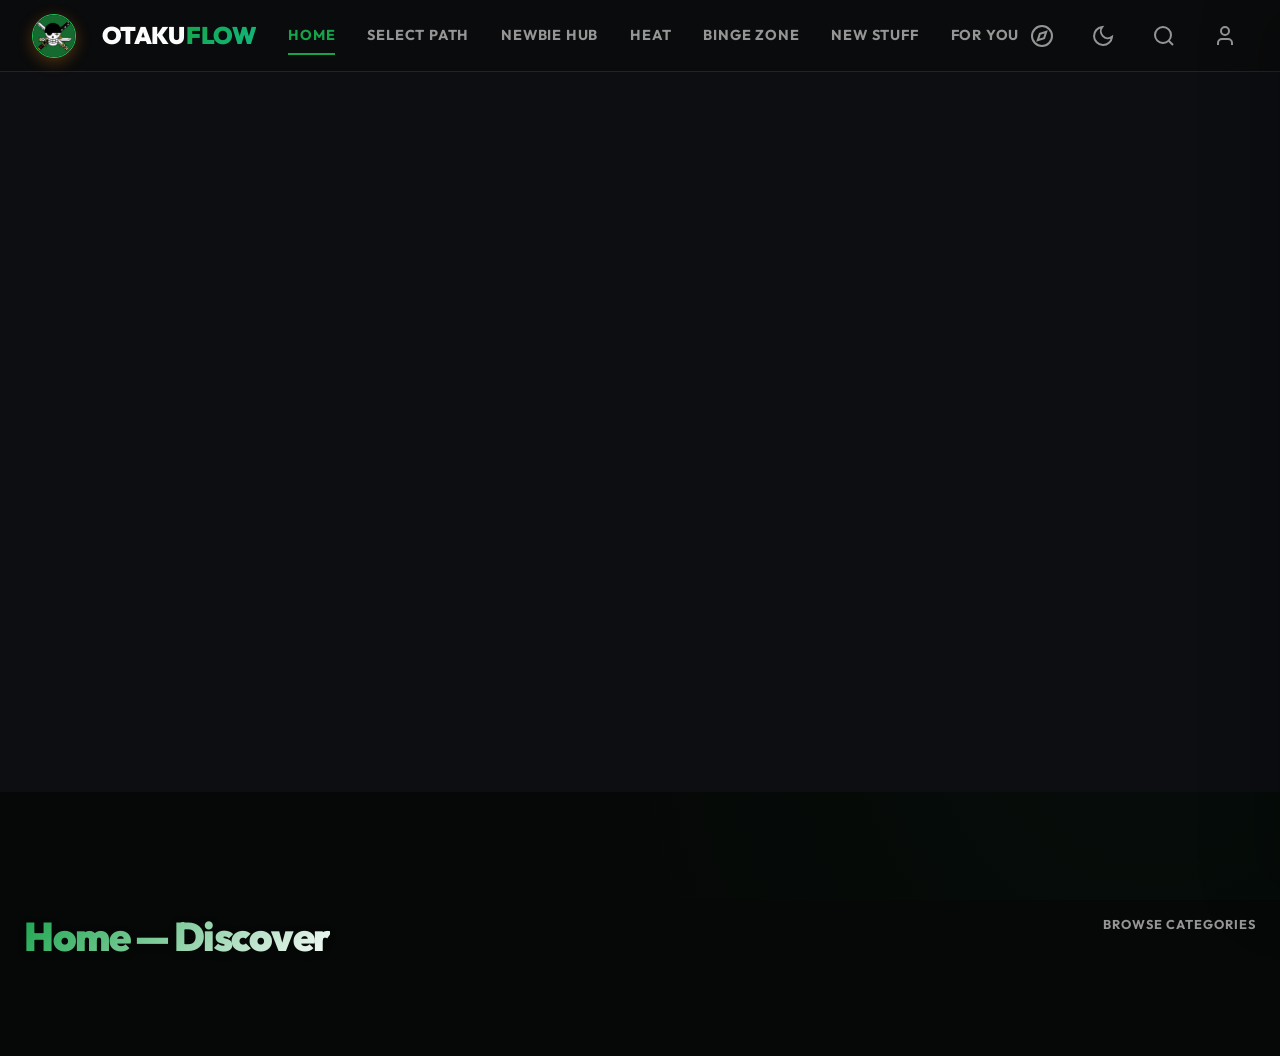
==== commit abd07900: "feat: finalize Otaku Flow branding and discovery features" ====
--- a/index.html
+++ b/index.html
@@ -8,36 +8,64 @@
     <link href="https://fonts.googleapis.com/css2?family=Inter:wght@400;500;600;700;800;900&family=Outfit:wght@400;600;700;800;900&display=swap" rel="stylesheet">
 </head>
 <body>
-    <div class="type-selection-overlay" id="selection-overlay">
+    <!-- 1. DISCOVERY JOURNEY OVERLAY (Hidden by Default) -->
+    <div class="type-selection-overlay hidden" id="selection-overlay">
+        <!-- Floating anime background decorations -->
+        <div class="anime-bg-layer">
+            <div class="bokeh-layer"></div>
+            <div class="particle-field"></div>
+            <div class="god-rays"></div>
+            <span class="floating-deco deco-1">⚔️</span>
+            <span class="floating-deco deco-2">🍃</span>
+            <span class="floating-deco petal-3">⚔️</span>
+            <span class="floating-deco petal-4">🍃</span>
+            <span class="floating-deco petal-5">⚔️</span>
+            <span class="floating-deco petal-6">🍃</span>
+            <span class="floating-deco star-1">✦</span>
+            <span class="floating-deco star-2">✦</span>
+            <span class="floating-deco star-3">✦</span>
+            <span class="floating-deco star-4">✦</span>
+            <span class="floating-deco star-5">✦</span>
+            <span class="floating-deco star-6">✦</span>
+            <div class="glow-orb orb-1"></div>
+            <div class="glow-orb orb-2"></div>
+            <div class="glow-orb orb-3"></div>
+        </div>
         <div class="selection-content">
             <div class="selection-progress">
                 <div class="progress-step active" data-step="1"></div>
                 <div class="progress-step" data-step="2"></div>
                 <div class="progress-step" data-step="3"></div>
             </div>
-            <h1 class="selection-title" id="selection-title">CHOOSE YOUR PATH</h1>
-            <p class="selection-subtitle" id="selection-subtitle">Select a genre to begin your discovery</p>
+            <h1 class="selection-title" id="selection-title">Every journey begins with a choice</h1>
+            <p class="selection-subtitle" id="selection-subtitle">What story calls to you?</p>
             <div class="type-grid" id="selection-grid">
                 <!-- Content injected by app.js -->
             </div>
         </div>
     </div>
+
+    <!-- 2. MAIN HEADER & NAVIGATION -->
     <header class="header">
-        <div class="logo">
+        <a href="index.html" class="logo">
             <div class="logo-icon">
-                <svg width="24" height="24" viewBox="0 0 24 24" fill="none" stroke="currentColor" stroke-width="3" stroke-linecap="round" stroke-linejoin="round"><path d="m5 3 14 9-14 9V3z"/></svg>
+                <img src="logo/4cbf992843f12bc40618bfadd3aa9a9a.jpg" alt="Zoro Jolly Roger">
             </div>
             <span class="logo-text">OTAKU<span class="flow-accent">FLOW</span></span>
-        </div>
+        </a>
         <nav class="nav-links">
-            <a href="#" class="active" id="btn-home">Home</a>
-            <a href="#" id="btn-first-time">Newbie Hub</a>
-            <a href="#" id="btn-top">Heat</a>
-            <a href="#" id="btn-most-watched">Binge Zone</a>
-            <a href="#" id="btn-trending">New Stuff</a>
-            <a href="#" id="btn-for-you">For You</a>
+            <a href="#" class="active" id="btn-home">HOME</a>
+            <a href="#" id="btn-select-path">SELECT PATH</a>
+            <a href="#" id="btn-first-time">NEWBIE HUB</a>
+            <a href="#" id="btn-top">HEAT</a>
+            <a href="#" id="btn-most-watched">BINGE ZONE</a>
+            <a href="#" id="btn-trending">NEW STUFF</a>
+            <a href="#" id="btn-for-you">FOR YOU</a>
         </nav>
         <div class="header_act">
+            <button class="icon_botton compass-btn" id="btn-compass" title="Zoro's Compass">
+                <svg width="24" height="24" viewBox="0 0 24 24" fill="none" stroke="currentColor" stroke-width="2"><circle cx="12" cy="12" r="10"/><path d="m16.24 7.76-2.12 6.36-6.36 2.12 2.12-6.36 6.36-2.12z"/></svg>
+            </button>
             <button class="icon_botton" id="theme-toggle">
                 <svg width="24" height="24" viewBox="0 0 24 24" fill="none" stroke="currentColor" stroke-width="2" class="moon-icon"><path d="M21 12.79A9 9 0 1 1 11.21 3 7 7 0 0 0 21 12.79z"/></svg>
                 <svg width="24" height="24" viewBox="0 0 24 24" fill="none" stroke="currentColor" stroke-width="2" class="sun-icon" style="display:none;"><circle cx="12" cy="12" r="5"/><line x1="12" y1="1" x2="12" y2="3"/><line x1="12" y1="21" x2="12" y2="23"/><line x1="4.22" y1="4.22" x2="5.64" y2="5.64"/><line x1="18.36" y1="18.36" x2="19.78" y2="19.78"/><line x1="1" y1="12" x2="3" y2="12"/><line x1="21" y1="12" x2="23" y2="12"/><line x1="4.22" y1="19.78" x2="5.64" y2="18.36"/><line x1="18.36" y1="5.64" x2="19.78" y2="4.22"/></svg>
@@ -54,6 +82,11 @@
         <input type="text" id="search-input" placeholder="Search anime, episodes...">
         <button id="btn-search">SEARCH</button>
     </div>
+
+    <!-- 3. TOP CINEMA BANNER (Hero Video) -->
+    <section id="hero-blade" class="hero-blade"></section>
+
+    <!-- 4. MAIN CONTENT AREA (Grid Display) -->
     <main class="content-container">
         <div class="content-header">
             <h1 class="header-title" id="current-category">Home — Discover</h1>
@@ -67,6 +100,8 @@
         <div id="output">
         </div>
     </main>
+
+    <!-- 5. USER PROFILE SIDEBAR -->
     <div class="sidebar-overlay" id="sidebar-overlay"></div>
     <div class="profile-sidebar" id="profile-sidebar">
         <div class="sidebar-header">
@@ -96,6 +131,7 @@
                 Settings
             </a>
             <div class="sidebar-menu-divider"></div>
+
             <div class="sidebar-menu-group">
                 <a href="#" class="sidebar_menu_item">
                     <svg width="20" height="20" viewBox="0 0 24 24" fill="none" stroke="currentColor" stroke-width="2"
@@ -113,6 +149,7 @@
             </a>
         </div>
     </div>
+    <script src="config.js"></script>
     <script src="app.js"></script>
 </body>
 </html>
--- a/style.css
+++ b/style.css
@@ -1,14 +1,16 @@
+
 * {
     margin: 0;
     padding: 0;
     box-sizing: border-box;
 }
 
+
 body {
-    background-color: #0b0c0d;
+    background-color: #050806;
     background-image: 
-        radial-gradient(circle at 10% 20%, rgba(249, 139, 22, 0.05) 0%, transparent 40%),
-        radial-gradient(circle at 90% 80%, rgba(249, 139, 22, 0.03) 0%, transparent 40%);
+        radial-gradient(circle at 10% 20%, rgba(34, 197, 94, 0.04) 0%, transparent 40%),
+        radial-gradient(circle at 90% 80%, rgba(16, 185, 129, 0.03) 0%, transparent 40%);
     background-attachment: fixed;
     color: #fcfcfc;
     font-family: 'Outfit', -apple-system, BlinkMacSystemFont, 'Segoe UI', Roboto, sans-serif;
@@ -17,13 +19,15 @@
     overflow-x: hidden;
 }
 
+/* Light Mode Overrides */
 body.light_mode {
-    background-color: #f8f9fb;
+    background-color: #f7fdf9;
     background-image: 
-        radial-gradient(circle at 10% 20%, rgba(249, 139, 22, 0.03) 0%, transparent 40%),
-        radial-gradient(circle at 90% 80%, rgba(249, 139, 22, 0.02) 0%, transparent 40%);
-    color: #1a1b1e;
-}
+        radial-gradient(circle at 10% 20%, rgba(34, 197, 94, 0.05) 0%, transparent 40%),
+        radial-gradient(circle at 90% 80%, rgba(16, 185, 129, 0.04) 0%, transparent 40%);
+    color: #064e3b;
+}
+
 
 .header {
     height: 72px;
@@ -56,7 +60,7 @@
 }
 
 .logo-icon {
-    background: linear-gradient(135deg, #f98b16 0%, #ff5e62 100%);
+    background: linear-gradient(135deg, #16a34a 0%, #10b981 100%);
     color: #0b0c0d;
     width: 38px;
     height: 38px;
@@ -77,12 +81,16 @@
     align-items: center;
 }
 
+body.light_mode .logo-icon {
+    box-shadow: 0 4px 15px rgba(34, 197, 94, 0.2);
+}
+
 body.light_mode .logo-text {
-    color: #1a1b1e;
+    color: #064e3b;
 }
 
 .flow-accent {
-    background: linear-gradient(135deg, #f98b16 0%, #ff5e62 100%);
+    background: linear-gradient(135deg, #16a34a 0%, #10b981 100%);
     -webkit-background-clip: text;
     background-clip: text;
     -webkit-text-fill-color: transparent;
@@ -119,7 +127,7 @@
     left: 0;
     width: 0;
     height: 2px;
-    background-color: #f98b16;
+    background-color: #16a34a;
     transition: width 0.3s ease;
 }
 
@@ -136,8 +144,18 @@
     width: 100%;
 }
 
+body.light_mode .nav-links a.active {
+    color: #065f46;
+}
+
+body.light_mode .nav-links a::after {
+    background-color: #065f46;
+    height: 3px;
+    border-radius: 2px;
+}
+
 .nav-links a.active {
-    color: #f98b16;
+    color: #16a34a;
 }
 
 .header_act {
@@ -166,7 +184,7 @@
 .icon_botton:hover {
     background-color: #1e2025;
     border-color: rgba(255, 255, 255, 0.1);
-    color: #f98b16;
+    color: #16a34a;
     transform: translateY(-2px);
 }
 
@@ -211,18 +229,27 @@
 }
 
 .sidebar_menu_item:hover {
-    color: #f98b16;
+    color: #16a34a;
     background: rgba(255, 255, 255, 0.03);
 }
 
 body.light_mode .sidebar_menu_item:hover {
     background: rgba(0, 0, 0, 0.03);
 }
+
 
 .content-container {
     padding: 2.5rem 1.5rem;
     max-width: 1400px;
     margin: 0 auto;
+    transition: margin-top 0.4s cubic-bezier(0.4, 0, 0.2, 1);
+}
+
+.episodes-grid {
+    display: grid;
+    grid-template-columns: repeat(auto-fill, minmax(280px, 1fr));
+    gap: 2.5rem;
+    padding: 2.5rem 0;
 }
 
 .content-header {
@@ -244,7 +271,7 @@
     font-size: 2.5rem;
     font-weight: 900;
     margin: 2.5rem 0 1rem;
-    background: linear-gradient(135deg, #f98b16 0%, #fcfcfc 100%);
+    background: linear-gradient(135deg, #16a34a 0%, #fcfcfc 100%);
     -webkit-background-clip: text;
     background-clip: text;
     -webkit-text-fill-color: transparent;
@@ -254,9 +281,11 @@
 }
 
 body.light_mode #current-category {
-    background: linear-gradient(135deg, #f98b16 0%, #1a1b1e 100%);
+    background: #065f46;
     -webkit-background-clip: text;
     background-clip: text;
+    -webkit-text-fill-color: transparent;
+    filter: none;
 }
 
 .control-btn {
@@ -291,6 +320,7 @@
     padding: 2.5rem 0;
 }
 
+
 .anime-list-item {
     background-color: transparent;
     width: 100%;
@@ -315,13 +345,34 @@
     position: absolute;
     width: 100%;
     height: 100%;
-    -webkit-backface-visibility: hidden;
     backface-visibility: hidden;
-    border-radius: 24px;
+    border-radius: 20px;
+    padding: 0;
+    transition: all 0.4s ease;
     overflow: hidden;
-    border: 1.5px solid rgba(212, 175, 55, 0.2);
-    box-shadow: 0 20px 40px rgba(0, 0, 0, 0.4);
-    transition: all 0.4s ease;
+}
+
+.flip-card-front {
+    transform: rotateY(0deg);
+    background: #141519;
+}
+
+.flip-card-back {
+    transform: rotateY(180deg);
+    background: linear-gradient(135deg, #12141a 0%, #0b0c0d 100%);
+    padding: 1.5rem;
+    display: flex;
+    flex-direction: column;
+    justify-content: space-between;
+    border: 1px solid rgba(255, 255, 255, 0.1);
+    box-shadow: 0 0 30px rgba(34, 197, 94, 0.2), 0 20px 50px rgba(0, 0, 0, 0.6);
+}
+
+body.light_mode .flip-card-back {
+    background: linear-gradient(135deg, #ffffff 0%, #f0fdf4 100%);
+    border: 1px solid rgba(16, 185, 129, 0.2);
+    box-shadow: 0 15px 35px rgba(6, 95, 70, 0.1);
+    color: #064e3b;
 }
 
 .anime-list-item:hover .flip-card-front,
@@ -330,22 +381,7 @@
     box-shadow: 0 0 30px rgba(249, 139, 22, 0.2), 0 20px 50px rgba(0, 0, 0, 0.6);
 }
 
-.flip-card-back {
-    background: #141519;
-    color: #fcfcfc;
-    transform: rotateY(180deg);
-    display: flex;
-    flex-direction: column;
-    padding: 2rem;
-    backdrop-filter: blur(10px);
-    border: 1px solid rgba(255, 255, 255, 0.1);
-}
-
-body.light_mode .flip-card-back {
-    background: #ffffff;
-    color: #1a1b1e;
-    border: 1px solid rgba(0, 0, 0, 0.08);
-}
+/* Shimmer and Polish */
 
 .card-shimmer {
     position: absolute;
@@ -385,11 +421,7 @@
     border-radius: 24px 24px 0 0;
 }
 
-body.light_mode .flip-card-back {
-    background: #ffffff;
-    border: 1px solid rgba(0, 0, 0, 0.08);
-    box-shadow: 0 10px 30px rgba(0, 0, 0, 0.05);
-}
+/* Shadow Polish */
 
 .poster-stack {
     position: relative;
@@ -401,6 +433,20 @@
     width: 100%;
     height: 100%;
     object-fit: cover;
+}
+
+.anime-poster {
+    width: 100%;
+    aspect-ratio: 2/3;
+    object-fit: cover;
+    border-radius: 20px;
+    box-shadow: 0 20px 40px rgba(0, 0, 0, 0.4);
+    transition: all 0.5s cubic-bezier(0.4, 0, 0.2, 1);
+}
+
+body.light_mode .anime-poster {
+    box-shadow: 0 15px 35px rgba(6, 95, 70, 0.08);
+    border: 1px solid rgba(6, 95, 70, 0.05);
 }
 
 .poster-overlay {
@@ -415,11 +461,20 @@
 
 .poster-overlay .item-title {
     margin: 0;
-    font-size: 1.2rem;
+    font-size: 1.25rem;
     font-weight: 800;
     text-shadow: 0 2px 10px rgba(0,0,0,0.5);
     color: #ffffff;
     letter-spacing: -0.2px;
+}
+
+body.light_mode .poster-overlay {
+    background: linear-gradient(to top, rgba(6, 95, 70, 0.95) 0%, rgba(6, 95, 70, 0.4) 40%, transparent 100%);
+}
+
+body.light_mode .poster-overlay .item-title {
+    color: #ffffff;
+    text-shadow: 0 1px 4px rgba(0,0,0,0.3);
 }
 
 .save-btn {
@@ -452,15 +507,24 @@
     color: #fcfcfc;
 }
 
+body.light_mode .nav-links a:hover {
+    color: #10b981;
+}
+
+body.light_mode .header {
+    background-color: rgba(255, 255, 255, 0.9);
+    border-bottom: 1px solid rgba(16, 185, 129, 0.1);
+}
+
 body.light_mode .save-btn:hover {
     background: rgba(0, 0, 0, 0.08);
     color: #0b0c0d;
 }
 
 .save-btn.active {
-    background: rgba(249, 139, 22, 0.15);
-    color: #f98b16;
-    border-color: #f98b16;
+    background: rgba(22, 163, 74, 0.15);
+    color: #16a34a;
+    border-color: #16a34a;
 }
 
 body.light_mode .save-btn.active {
@@ -518,7 +582,7 @@
 .read-more-btn {
     background: none;
     border: none;
-    color: #f98b16;
+    color: #16a34a;
     font-size: 0.75rem;
     font-weight: 700;
     cursor: pointer;
@@ -568,7 +632,11 @@
 
 body.light_mode .search-overlay {
     background-color: #ffffff;
-    border-bottom: 1px solid rgba(0, 0, 0, 0.08);
+    border-bottom: 1px solid rgba(16, 185, 129, 0.1);
+}
+
+main.search-active {
+    margin-top: 100px;
 }
 
 #search-input {
@@ -590,8 +658,8 @@
 }
 
 #search-input:focus {
-    border-color: #f98b16;
-    box-shadow: 0 0 0 3px rgba(249, 139, 22, 0.4);
+    border-color: #16a34a;
+    box-shadow: 0 0 0 3px rgba(22, 163, 74, 0.4);
 }
 
 body.light_mode #search-input:focus {
@@ -599,7 +667,7 @@
 }
 
 #btn-search {
-    background: #f98b16;
+    background: #16a34a;
     border: none;
     padding: 0.6rem 1.5rem;
     color: black;
@@ -653,7 +721,7 @@
 }
 
 .genre-btn:hover {
-    background: #f98b16;
+    background: #16a34a;
     color: black;
 }
 
@@ -712,6 +780,37 @@
     border-bottom: 1px solid rgba(0, 0, 0, 0.1);
 }
 
+.logo-icon {
+    width: 44px;
+    height: 44px;
+    min-width: 44px;
+    min-height: 44px;
+    display: flex;
+    align-items: center;
+    justify-content: center;
+    border-radius: 50%;
+    overflow: hidden;
+    border: 1.5px solid #22c55e;
+    background: #111;
+    transition: all 0.5s cubic-bezier(0.175, 0.885, 0.32, 1.275);
+    margin-right: 12px;
+}
+
+.logo-icon img {
+    width: 100%;
+    height: 100%;
+    object-fit: cover;
+    display: block;
+}
+
+.logo:hover .logo-icon {
+    background: radial-gradient(circle, rgba(34, 197, 94, 0.25) 0%, transparent 70%);
+}
+
+.logo:hover .logo-icon svg {
+    filter: drop-shadow(0 0 18px rgba(34, 197, 94, 0.7));
+}
+
 .user-avatar {
     width: 44px;
     height: 44px;
@@ -751,7 +850,7 @@
 
 .sidebar-item:hover {
     background: rgba(255, 255, 255, 0.03);
-    color: #f98b16;
+    color: #16a34a;
 }
 
 body.light_mode .sidebar-item:hover {
@@ -838,14 +937,17 @@
     margin: 0 auto;
 }
 
-/* Type Selection Overlay */
 .type-selection-overlay {
     position: fixed;
     top: 0;
     left: 0;
     width: 100%;
     height: 100%;
-    background: radial-gradient(circle at 50% -20%, rgba(249, 139, 22, 0.15) 0%, rgba(20, 21, 25, 0.98) 80%);
+    background:
+        radial-gradient(ellipse at 50% -10%, rgba(34, 197, 94, 0.35) 0%, transparent 55%),
+        radial-gradient(ellipse at 90% 90%, rgba(16, 185, 129, 0.2) 0%, transparent 45%),
+        radial-gradient(ellipse at 10% 85%, rgba(5, 150, 105, 0.2) 0%, transparent 45%),
+        radial-gradient(ellipse at 50% 50%, rgba(10, 25, 15, 0.9) 0%, #050806 100%);
     backdrop-filter: blur(40px) saturate(180%);
     -webkit-backdrop-filter: blur(40px) saturate(180%);
     z-index: 9999;
@@ -853,6 +955,7 @@
     align-items: center;
     justify-content: center;
     transition: opacity 0.8s cubic-bezier(0.4, 0, 0.2, 1), visibility 0.8s;
+    overflow: hidden;
 }
 
 .type-selection-overlay.hidden {
@@ -861,13 +964,172 @@
     pointer-events: none;
 }
 
+.anime-bg-layer {
+    position: absolute;
+    top: 0; left: 0;
+    width: 100%; height: 100%;
+    pointer-events: none;
+    z-index: 0;
+    overflow: hidden;
+}
+
+.bokeh-layer {
+    position: absolute;
+    top: 0; left: 0; width: 100%; height: 100%;
+}
+
+.bokeh-layer::before,
+.bokeh-layer::after {
+    content: '';
+    position: absolute;
+    width: 300px; height: 300px;
+    border-radius: 50%;
+    background: radial-gradient(circle, rgba(34, 197, 94, 0.1) 0%, transparent 70%);
+    filter: blur(50px);
+    animation: bokeh-drift 15s ease-in-out infinite alternate;
+}
+
+.bokeh-layer::before { top: 10%; left: 10%; }
+.bokeh-layer::after { bottom: 10%; right: 10%; animation-delay: -7s; }
+
+@keyframes bokeh-drift {
+    from { transform: translate(0, 0) scale(1); }
+    to { transform: translate(100px, 50px) scale(1.2); }
+}
+
+.particle-field {
+    position: absolute;
+    top: 0; left: 0; width: 100%; height: 100%;
+}
+
+.particle-field::before {
+    content: '';
+    position: absolute;
+    top: 0; left: 0; width: 100%; height: 100%;
+    background-image: 
+        radial-gradient(circle, #a7f3d0 1px, transparent 1px),
+        radial-gradient(circle, #34d399 1.5px, transparent 1.5px);
+    background-size: 100px 100px, 150px 150px;
+    animation: particles-float 20s linear infinite;
+    opacity: 0.3;
+}
+
+@keyframes particles-float {
+    from { background-position: 0 0; }
+    to { background-position: 100px 500px; }
+}
+
+.god-rays {
+    position: absolute;
+    top: -50%; left: -50%; width: 200%; height: 200%;
+    background: repeating-linear-gradient(
+        45deg,
+        transparent,
+        transparent 10%,
+        rgba(34, 197, 94, 0.03) 12%,
+        transparent 14%
+    );
+    filter: blur(40px);
+    animation: rays-rotate 60s linear infinite;
+    pointer-events: none;
+}
+
+@keyframes rays-rotate {
+    from { transform: rotate(0deg); }
+    to { transform: rotate(360deg); }
+}
+
+/* ==== Glowing Orbs ==== */
+.glow-orb {
+    position: absolute;
+    border-radius: 50%;
+    filter: blur(80px);
+    animation: orb-pulse 8s ease-in-out infinite;
+}
+
+.orb-1 {
+    width: 500px; height: 500px;
+    background: radial-gradient(circle, rgba(34, 197, 94, 0.25) 0%, transparent 70%);
+    top: -15%; left: 30%;
+    animation-delay: 0s;
+}
+
+.orb-2 {
+    width: 400px; height: 400px;
+    background: radial-gradient(circle, rgba(5, 150, 105, 0.2) 0%, transparent 70%);
+    bottom: -10%; right: 5%;
+    animation-delay: -3s;
+}
+
+.orb-3 {
+    width: 350px; height: 350px;
+    background: radial-gradient(circle, rgba(16, 185, 129, 0.2) 0%, transparent 70%);
+    bottom: 0%; left: -5%;
+    animation-delay: -6s;
+}
+
+@keyframes orb-pulse {
+    0%, 100% { transform: scale(1); opacity: 0.7; }
+    50% { transform: scale(1.15); opacity: 1; }
+}
+
+/* ==== Floating Sakura Petals ==== */
+.floating-deco {
+    position: absolute;
+    pointer-events: none;
+    animation: fall-petal linear infinite;
+    opacity: 0;
+}
+
+/* Sakura petals - fall from top */
+/* Vortex leaves */
+.petal-1 { font-size: 20px; left: 10%; top: 10%; animation: vortex-leaf 10s linear infinite; animation-delay: 0s; }
+.petal-2 { font-size: 28px; left: 80%; top: 20%; animation: vortex-leaf 13s linear infinite; animation-delay: -4s; }
+.petal-3 { font-size: 16px; left: 30%; top: 70%; animation: vortex-leaf 9s linear infinite;  animation-delay: -2s; }
+.petal-4 { font-size: 24px; left: 60%; top: 50%; animation: vortex-leaf 12s linear infinite; animation-delay: -7s; }
+.petal-5 { font-size: 18px; left: 40%; top: 30%; animation: vortex-leaf 11s linear infinite; animation-delay: -1s; }
+.petal-6 { font-size: 22px; left: 85%; top: 80%; animation: vortex-leaf 14s linear infinite; animation-delay: -5s; }
+
+/* Sparkle stars - float and twinkle */
+.star-1 { font-size: 12px; color: rgba(167, 243, 208, 0.7);  left: 5%;  top: 20%; animation: twinkle-star 4s ease-in-out infinite; animation-delay: 0s; }
+.star-2 { font-size: 18px; color: rgba(110, 231, 183, 0.7);  left: 20%; top: 60%; animation: twinkle-star 5s ease-in-out infinite; animation-delay: -1s; }
+.star-3 { font-size: 10px; color: rgba(209, 250, 229, 0.8);  left: 40%; top: 10%; animation: twinkle-star 3.5s ease-in-out infinite; animation-delay: -2.5s; }
+.star-4 { font-size: 14px; color: rgba(52, 211, 153, 0.7);  left: 60%; top: 75%; animation: twinkle-star 6s ease-in-out infinite; animation-delay: -0.5s; }
+.star-5 { font-size: 16px; color: rgba(167, 243, 208, 0.6);  left: 75%; top: 25%; animation: twinkle-star 4.5s ease-in-out infinite; animation-delay: -3s; }
+.star-6 { font-size: 11px; color: rgba(110, 231, 183, 0.6);  left: 90%; top: 50%; animation: twinkle-star 5.5s ease-in-out infinite; animation-delay: -1.5s; }
+
+@keyframes vortex-leaf {
+    0% {
+        transform: translate(0, 0) rotate(0deg) scale(0);
+        opacity: 0;
+    }
+    10% {
+        opacity: 0.8;
+        scale: 1;
+    }
+    100% {
+        transform: translate(calc(100vw * 0.2), calc(100vh * 0.2)) rotate(720deg) scale(0.5);
+        opacity: 0;
+    }
+}
+
+@keyframes twinkle-star {
+    0%, 100% { opacity: 0.2; transform: scale(0.8); }
+    50%       { opacity: 0.9; transform: scale(1.3); }
+}
+
+
+
 .selection-content {
     text-align: center;
     max-width: 1000px;
     width: 100%;
     padding: 2rem;
     animation: fadeInScale 0.8s cubic-bezier(0.4, 0, 0.2, 1);
-}
+    position: relative;
+    z-index: 1;
+}
+
 
 @keyframes fadeInScale {
     from {
@@ -883,21 +1145,25 @@
 
 .selection-title {
     font-family: 'Outfit', sans-serif;
-    font-size: 3.5rem;
+    font-size: 2.75rem;
     font-weight: 900;
-    margin-bottom: 0.5rem;
-    background: linear-gradient(135deg, #fcfcfc 0%, #959595 100%);
+    margin-bottom: 0.75rem;
+    line-height: 1.2;
+    background: linear-gradient(135deg, #a7f3d0 0%, #ffffff 50%, #10b981 100%);
     -webkit-background-clip: text;
     background-clip: text;
     -webkit-text-fill-color: transparent;
-    letter-spacing: 2px;
-    text-transform: uppercase;
-}
+    letter-spacing: 0.5px;
+    text-transform: none;
+    text-shadow: none;
+    filter: drop-shadow(0 0 40px rgba(16, 185, 129, 0.4));
+}
+
 
 .selection-subtitle {
     font-size: 1.2rem;
     color: #959595;
-    margin-bottom: 4rem;
+    margin-bottom: 2.5rem;
     font-weight: 500;
 }
 
@@ -918,9 +1184,9 @@
 }
 
 .progress-step.active {
-    background: #f98b16;
+    background: #22c55e;
     transform: scale(1.4);
-    box-shadow: 0 0 15px rgba(249, 139, 22, 0.6);
+    box-shadow: 0 0 15px rgba(34, 197, 94, 0.6);
 }
 
 .progress-step.active::after {
@@ -930,7 +1196,7 @@
     left: -4px;
     right: -4px;
     bottom: -4px;
-    border: 1px solid #f98b16;
+    border: 1px solid #22c55e;
     border-radius: 50%;
     opacity: 0.3;
 }
@@ -945,37 +1211,78 @@
 }
 
 .type-card {
-    background: linear-gradient(135deg, rgba(255, 255, 255, 0.05) 0%, rgba(255, 255, 255, 0.01) 100%);
-    border: 1px solid rgba(255, 255, 255, 0.1);
-    box-shadow: inset 0 1px 1px rgba(255, 255, 255, 0.1), 0 20px 40px rgba(0, 0, 0, 0.3);
-    border-radius: 24px;
-    padding: 2.5rem 1.5rem;
+    background: 
+        radial-gradient(circle at 50% 120%, rgba(34, 197, 94, 0.15) 0%, transparent 60%),
+        linear-gradient(135deg, rgba(255, 255, 255, 0.1) 0%, rgba(10, 15, 12, 0.6) 100%),
+        radial-gradient(rgba(255, 255, 255, 0.05) 1px, transparent 0);
+    background-size: 100% 100%, 100% 100%, 15px 15px; /* Halftone texture */
+    border: 1.5px solid rgba(110, 231, 183, 0.25);
+    box-shadow: 
+        inset 0 0 40px rgba(0, 0, 0, 0.4),
+        0 25px 60px rgba(0, 0, 0, 0.7);
+    backdrop-filter: blur(25px);
+    -webkit-backdrop-filter: blur(25px);
+    border-radius: 32px;
+    padding: 2.25rem 1.5rem;
     cursor: pointer;
-    transition: all 0.5s cubic-bezier(0.4, 0, 0.2, 1);
+    transition: all 0.7s cubic-bezier(0.19, 1, 0.22, 1);
     display: flex;
     flex-direction: column;
     align-items: center;
-    gap: 1.25rem;
+    gap: 1rem;
     position: relative;
     overflow: hidden;
+    transform-style: preserve-3d;
+}
+
+/* Single Accent Corner - Premium Look */
+.type-card::before {
+    content: '';
+    position: absolute;
+    top: 0; right: 0;
+    width: 60px; height: 60px;
+    background: linear-gradient(225deg, rgba(110, 231, 183, 0.3) 0%, transparent 70%);
+    border-radius: 0 32px 0 100%;
+    transition: all 0.5s ease;
+    opacity: 0.8;
 }
 
 .type-card::after {
     content: '';
     position: absolute;
-    top: -50%;
-    left: -50%;
-    width: 200%;
-    height: 200%;
-    background: linear-gradient(45deg, transparent 45%, rgba(255, 255, 255, 0.05) 50%, transparent 55%);
+    bottom: 2.25rem; left: 1.5rem; right: 1.5rem;
+    height: 1px;
+    background: linear-gradient(90deg, transparent, rgba(110, 231, 183, 0.2), transparent);
+    transition: all 0.5s ease;
+}
+
+.type-card::after {
+    content: '';
+    position: absolute;
+    top: -150%;
+    left: -150%;
+    width: 400%;
+    height: 400%;
+    background: linear-gradient(45deg, 
+        transparent 45%, 
+        rgba(255, 255, 255, 0.15) 50%, 
+        transparent 55%);
     transform: rotate(45deg);
-    transition: all 0.7s ease;
+    transition: all 1s ease;
     pointer-events: none;
+    z-index: 2;
+    animation: shimmer 5s infinite;
+}
+
+@keyframes shimmer {
+    0% { transform: rotate(45deg) translate(-100%, -100%); }
+    20%, 100% { transform: rotate(45deg) translate(100%, 100%); }
 }
 
 .type-card:hover::after {
-    top: 50%;
-    left: 50%;
+    animation: none;
+    top: 150%;
+    left: 150%;
 }
 
 .type-card.fade-out {
@@ -1012,29 +1319,72 @@
 }
 
 .type-card:hover {
-    transform: translateY(-15px);
-    background: rgba(255, 255, 255, 0.07);
-    border-color: #f98b16;
-    box-shadow: 0 30px 60px rgba(0, 0, 0, 0.5), 0 0 30px rgba(249, 139, 22, 0.15);
+    transform: translateY(-15px) rotateX(8deg) rotateY(4deg) scale(1.02);
+    background-color: rgba(34, 197, 94, 0.2);
+    border-color: rgba(110, 231, 183, 0.8);
+    box-shadow: 
+        0 40px 80px rgba(0, 0, 0, 0.7), 
+        0 0 50px rgba(34, 197, 94, 0.3);
+    animation: haki-breathe 3s ease-in-out infinite;
 }
 
 .type-card:hover::before {
-    opacity: 1;
+    width: 100px; height: 100px;
+    background: linear-gradient(225deg, rgba(110, 231, 183, 0.6) 0%, transparent 70%);
+}
+
+@keyframes haki-breathe {
+    0%, 100% { filter: brightness(1) drop-shadow(0 0 10px rgba(34, 197, 94, 0.2)); }
+    50% { filter: brightness(1.1) drop-shadow(0 0 30px rgba(34, 197, 94, 0.4)); }
 }
 
 .type-icon {
     width: 80px;
     height: 80px;
-    border-radius: 24px;
+    border-radius: 50%;
     display: flex;
     align-items: center;
     justify-content: center;
-    margin-bottom: 0.5rem;
-    transition: all 0.5s cubic-bezier(0.4, 0, 0.2, 1);
+    margin-bottom: 0.75rem;
+    transition: all 0.6s cubic-bezier(0.19, 1, 0.22, 1);
+    position: relative;
+    background: radial-gradient(circle, rgba(16, 185, 129, 0.25) 0%, rgba(5, 46, 22, 0.8) 100%);
+    border: 2px solid rgba(110, 231, 183, 0.3);
+    overflow: hidden;
+}
+
+/* Spirit Orb Glow Ring */
+.type-icon::before {
+    content: '';
+    position: absolute;
+    top: -5px; left: -5px; right: -5px; bottom: -5px;
+    border: 3px solid transparent;
+    border-top: 3px solid rgba(110, 231, 183, 0.8);
+    border-radius: 50%;
+    animation: orb-spin 3s linear infinite;
+    z-index: 1;
+}
+
+@keyframes orb-spin {
+    from { transform: rotate(0deg); }
+    to { transform: rotate(360deg); }
+}
+
+.type-icon::after {
+    content: '';
+    position: absolute;
+    width: 100%; height: 100%;
+    background: inherit;
+    filter: blur(20px);
+    opacity: 0.6;
+    z-index: -1;
 }
 
 .type-card:hover .type-icon {
-    transform: scale(1.1) rotate(8deg);
+    transform: scale(1.2) translateY(-10px);
+    background: radial-gradient(circle, rgba(34, 197, 94, 0.4) 0%, rgba(5, 46, 22, 0.9) 100%);
+    border-color: rgba(110, 231, 183, 1);
+    box-shadow: 0 0 40px rgba(34, 197, 94, 0.6);
 }
 
 .type-icon.action {
@@ -1073,42 +1423,91 @@
     box-shadow: 0 10px 20px rgba(6, 182, 212, 0.1);
 }
 
+.anime-emoji, .anime-icon {
+    font-size: 48px;
+    width: 44px;
+    height: 44px;
+    line-height: 1;
+    display: block;
+    transition: all 0.4s cubic-bezier(0.34, 1.56, 0.64, 1);
+    filter: drop-shadow(0 4px 12px rgba(0,0,0,0.3));
+}
+
+.type-card:hover .anime-emoji,
+.type-card:hover .anime-icon {
+    transform: scale(1.15) rotate(-8deg);
+    filter: drop-shadow(0 8px 24px rgba(34, 197, 94, 0.5));
+}
+
 .type-card h3 {
     font-family: 'Outfit', sans-serif;
-    font-size: 1.5rem;
+    font-size: 1.6rem;
     font-weight: 800;
-    color: #fcfcfc;
+    color: #ffffff;
+    letter-spacing: 0.5px;
+    margin-bottom: 0.25rem;
 }
 
 .type-card p {
-    font-size: 0.9rem;
-    color: #959595;
+    font-size: 0.95rem;
+    color: #a7f3d0;
     font-weight: 500;
+    opacity: 0.8;
 }
 
 body.light_mode .type-selection-overlay {
-    background: radial-gradient(circle at center, rgba(255, 255, 255, 0.98), #f4f4f7);
+    background: radial-gradient(circle at center, #ffffff, #f0fdf4);
 }
 
 body.light_mode .selection-title {
-    background: linear-gradient(135deg, #0b0c0d 0%, #666666 100%);
+    background: linear-gradient(135deg, #064e3b 0%, #16a34a 50%, #10b981 100%);
     -webkit-background-clip: text;
     background-clip: text;
 }
 
+body.light_mode .selection-subtitle {
+    color: #374151;
+}
+
 body.light_mode .type-card {
-    background: #ffffff;
-    border: 1px solid rgba(0, 0, 0, 0.05);
-    box-shadow: 0 4px 6px rgba(0, 0, 0, 0.02);
+    background: rgba(255, 255, 255, 0.8);
+    border: 1.5px solid rgba(16, 185, 129, 0.2);
+    box-shadow: 0 10px 30px rgba(16, 185, 129, 0.08), inset 0 1px 1px #fff;
+    backdrop-filter: blur(15px);
 }
 
 body.light_mode .type-card:hover {
-    background: #ffffff;
-    box-shadow: 0 20px 40px rgba(0, 0, 0, 0.08);
+    background: rgba(255, 255, 255, 1);
+    border-color: rgba(16, 185, 129, 0.6);
+    box-shadow: 0 20px 50px rgba(16, 185, 129, 0.15);
 }
 
 body.light_mode .type-card h3 {
-    color: #0b0c0d;
+    color: #064e3b;
+}
+
+body.light_mode .type-card p {
+    color: #166534;
+}
+
+body.light_mode .type-icon {
+    background: radial-gradient(circle, rgba(16, 185, 129, 0.1) 0%, rgba(240, 253, 244, 0.8) 100%);
+    border-color: rgba(16, 185, 129, 0.2);
+}
+
+body.light_mode .bokeh-layer::before,
+body.light_mode .bokeh-layer::after {
+    background: radial-gradient(circle, rgba(16, 185, 129, 0.08) 0%, transparent 70%);
+}
+
+body.light_mode .god-rays {
+    background: repeating-linear-gradient(
+        45deg,
+        transparent,
+        transparent 10%,
+        rgba(34, 197, 94, 0.02) 12%,
+        transparent 14%
+    );
 }
 
 @media (max-width: 768px) {
@@ -1124,4 +1523,417 @@
     .type-card {
         padding: 2rem 1rem;
     }
-}+}
+/* ==== Zoro Premium Login Page ==== */
+.login-page {
+    min-height: 100vh;
+    display: flex;
+    align-items: center;
+    justify-content: center;
+    background-color: #050806;
+    position: relative;
+    overflow: hidden;
+}
+
+.auth-container {
+    width: 100%;
+    max-width: 440px;
+    padding: 2rem;
+    position: relative;
+    z-index: 10;
+}
+
+.auth-card {
+    background: rgba(10, 15, 12, 0.7);
+    backdrop-filter: blur(25px);
+    -webkit-backdrop-filter: blur(25px);
+    border: 1.5px solid rgba(110, 231, 183, 0.2);
+    border-radius: 32px;
+    padding: 3rem 2.5rem;
+    box-shadow: 
+        0 25px 60px rgba(0, 0, 0, 0.6),
+        inset 0 0 40px rgba(0, 0, 0, 0.3);
+    position: relative;
+    overflow: hidden;
+}
+
+/* Single Accent Corner for Login */
+.auth-card::before {
+    content: '';
+    position: absolute;
+    top: 0; right: 0;
+    width: 80px; height: 80px;
+    background: linear-gradient(225deg, rgba(34, 197, 94, 0.2) 0%, transparent 70%);
+    border-radius: 0 32px 0 100%;
+}
+
+.auth-header {
+    text-align: center;
+    margin-bottom: 2.5rem;
+}
+
+.auth-header h2 {
+    font-family: 'Outfit', sans-serif;
+    font-size: 2rem;
+    font-weight: 800;
+    margin-bottom: 0.5rem;
+    background: linear-gradient(135deg, #a7f3d0 0%, #ffffff 50%, #10b981 100%);
+    -webkit-background-clip: text;
+    background-clip: text;
+    -webkit-text-fill-color: transparent;
+}
+
+.auth-header p {
+    color: #959595;
+    font-size: 0.95rem;
+}
+
+.form-group {
+    margin-bottom: 1.5rem;
+}
+
+.form-group label {
+    display: block;
+    font-size: 0.85rem;
+    font-weight: 700;
+    color: #a7f3d0;
+    margin-bottom: 0.6rem;
+    text-transform: uppercase;
+    letter-spacing: 0.5px;
+}
+
+.form-group input {
+    width: 100%;
+    background: rgba(255, 255, 255, 0.05);
+    border: 1.5px solid rgba(110, 231, 183, 0.1);
+    border-radius: 14px;
+    padding: 1rem 1.25rem;
+    color: #ffffff;
+    font-family: 'Inter', sans-serif;
+    transition: all 0.3s ease;
+}
+
+.form-group input:focus {
+    outline: none;
+    border-color: #22c55e;
+    background: rgba(34, 197, 94, 0.05);
+    box-shadow: 0 0 20px rgba(34, 197, 94, 0.15);
+}
+
+.auth-btn {
+    width: 100%;
+    background: linear-gradient(135deg, #16a34a 0%, #10b981 100%);
+    border: none;
+    border-radius: 16px;
+    padding: 1.1rem;
+    color: #050806;
+    font-family: 'Outfit', sans-serif;
+    font-weight: 800;
+    font-size: 1rem;
+    cursor: pointer;
+    display: flex;
+    align-items: center;
+    justify-content: center;
+    gap: 0.75rem;
+    transition: all 0.4s cubic-bezier(0.19, 1, 0.22, 1);
+    box-shadow: 0 10px 30px rgba(34, 197, 94, 0.3);
+}
+
+.auth-btn:hover {
+    transform: translateY(-3px);
+    box-shadow: 0 20px 40px rgba(34, 197, 94, 0.4);
+    filter: brightness(1.1);
+}
+
+.auth-footer {
+    margin-top: 2rem;
+    text-align: center;
+    display: flex;
+    flex-direction: column;
+    gap: 1rem;
+}
+
+.auth-footer p {
+    color: #959595;
+    font-size: 0.9rem;
+}
+
+.auth-footer a {
+    color: #10b981;
+    text-decoration: none;
+    font-weight: 700;
+}
+
+.back-home-link {
+    display: flex;
+    align-items: center;
+    justify-content: center;
+    gap: 0.5rem;
+    font-size: 0.85rem;
+    color: #959595 !important;
+    transition: all 0.3s ease;
+}
+
+.back-home-link:hover {
+    color: #ffffff !important;
+    transform: translateX(-3px);
+}
+
+/* ==== Light Mode Login ==== */
+body.light_mode.login-page {
+    background-color: #f7fdf9;
+}
+
+body.light_mode .auth-card {
+    background: rgba(255, 255, 255, 0.8);
+    border-color: rgba(16, 185, 129, 0.2);
+    box-shadow: 0 25px 50px rgba(16, 185, 129, 0.1);
+}
+
+body.light_mode .auth-header h2 {
+    background: #064e3b;
+    -webkit-background-clip: text;
+    background-clip: text;
+}
+
+body.light_mode .auth-header p,
+body.light_mode .auth-footer p {
+    color: #374151;
+}
+
+body.light_mode .form-group label {
+    color: #065f46;
+}
+
+body.light_mode .form-group input {
+    background: #ffffff;
+    border-color: rgba(16, 185, 129, 0.2);
+    color: #064e3b;
+}
+
+body.light_mode .auth-btn {
+    color: #ffffff;
+}
+
+
+.compass-btn svg {
+    transition: transform 0.8s cubic-bezier(0.65, 0, 0.35, 1);
+}
+
+.compass-btn.spinning svg {
+    animation: compass-rotate 1.5s infinite linear;
+    color: #22c55e;
+    filter: drop-shadow(0 0 8px rgba(34, 197, 94, 0.6));
+}
+
+@keyframes compass-rotate {
+    from { transform: rotate(0deg); }
+    to { transform: rotate(360deg); }
+}
+
+.zoro-choice-header {
+    width: 100%;
+    margin-bottom: 2rem;
+    padding: 1.5rem;
+    background: rgba(16, 185, 129, 0.05);
+    border: 1px solid rgba(16, 185, 129, 0.1);
+    border-radius: 16px;
+    display: flex;
+    flex-direction: column;
+    align-items: center;
+    gap: 0.5rem;
+    animation: slideDown 0.6s cubic-bezier(0.4, 0, 0.2, 1);
+}
+
+.zoro-choice-header h2 {
+    font-family: 'Outfit', sans-serif;
+    font-size: 1.5rem;
+    font-weight: 800;
+    color: #22c55e;
+    display: flex;
+    align-items: center;
+    gap: 0.75rem;
+}
+
+.zoro-choice-header p {
+    color: #959595;
+    font-size: 0.95rem;
+}
+
+@keyframes slideDown {
+    from { opacity: 0; transform: translateY(-20px); }
+    to { opacity: 1; transform: translateY(0); }
+}
+
+/* Light Mode Overrides for Compass Result */
+body.light_mode .zoro-choice-header {
+    background: rgba(16, 185, 129, 0.03);
+    border-color: rgba(16, 185, 129, 0.15);
+}
+
+body.light_mode .zoro-choice-header p {
+    color: #4b5563;
+}
+
+/* End of Zoro Styles */
+
+/* ==== Hero Blade Cinema Banner ==== */
+.hero-blade {
+    width: 100%;
+    height: 80vh;
+    min-height: 550px;
+    position: relative;
+    overflow: hidden;
+    margin-bottom: 2rem;
+    background-color: #0d0e12;
+    animation: heroReveal 1.2s cubic-bezier(0.16, 1, 0.3, 1);
+}
+
+@keyframes heroReveal {
+    from { opacity: 0; transform: translateY(20px) scale(0.98); }
+    to { opacity: 1; transform: translateY(0) scale(1); }
+}
+
+.hero-video-container {
+    position: absolute;
+    top: 0; left: 0; width: 100%; height: 100%;
+}
+
+.hero-video-container iframe {
+    width: 100%;
+    height: 100%;
+    object-fit: cover;
+    pointer-events: none;
+    transform: scale(1.15); /* Hide YT black bars */
+}
+
+.hero-overlay {
+    position: absolute;
+    inset: 0;
+    background: linear-gradient(to right, 
+        rgba(10, 11, 14, 0.95) 0%, 
+        rgba(10, 11, 14, 0.5) 50%, 
+        transparent 100%),
+        linear-gradient(to top, 
+        rgba(10, 11, 14, 1) 0%, 
+        transparent 30%);
+    z-index: 2;
+}
+
+.hero-content {
+    position: relative;
+    z-index: 5;
+    height: 100%;
+    display: flex;
+    flex-direction: column;
+    justify-content: center;
+    padding: 0 4rem;
+    max-width: 800px;
+}
+
+.hero-tag {
+    color: #22c55e;
+    font-size: 0.85rem;
+    font-weight: 800;
+    text-transform: uppercase;
+    letter-spacing: 2px;
+    margin-bottom: 1rem;
+    display: flex;
+    align-items: center;
+    gap: 0.5rem;
+}
+
+.hero-title {
+    font-family: 'Outfit', sans-serif;
+    font-size: 4rem;
+    font-weight: 900;
+    color: #ffffff;
+    line-height: 1.1;
+    margin-bottom: 1.5rem;
+    text-shadow: 0 0 30px rgba(34, 197, 94, 0.3);
+}
+
+.hero-description {
+    font-size: 1.1rem;
+    color: #959595;
+    line-height: 1.6;
+    margin-bottom: 2.5rem;
+    display: -webkit-box;
+    -webkit-line-clamp: 3;
+    -webkit-box-orient: vertical;
+    overflow: hidden;
+}
+
+.hero-actions {
+    display: flex;
+    gap: 1.5rem;
+}
+
+.hero-btn {
+    padding: 1rem 2.2rem;
+    border-radius: 12px;
+    font-weight: 800;
+    font-size: 1rem;
+    cursor: pointer;
+    transition: all 0.3s cubic-bezier(0.4, 0, 0.2, 1);
+    display: flex;
+    align-items: center;
+    gap: 0.75rem;
+    font-family: 'Inter', sans-serif;
+}
+
+.hero-btn.primary {
+    background: #22c55e;
+    color: #052e16;
+    border: none;
+    box-shadow: 0 10px 30px rgba(34, 197, 94, 0.2);
+}
+
+.hero-btn.primary:hover {
+    background: #4ade80;
+    transform: scale(1.05);
+    box-shadow: 0 15px 40px rgba(34, 197, 94, 0.4);
+}
+
+.hero-btn.secondary {
+    background: rgba(255, 255, 255, 0.05);
+    color: #ffffff;
+    border: 1px solid rgba(255, 255, 255, 0.1);
+    backdrop-filter: blur(10px);
+}
+
+.hero-btn.secondary:hover {
+    background: rgba(255, 255, 255, 0.1);
+    border-color: #22c55e;
+}
+
+body.light_mode .hero-overlay {
+    background: linear-gradient(to right, 
+        rgba(255, 255, 255, 0.95) 0%, 
+        rgba(255, 255, 255, 0.4) 50%, 
+        transparent 100%),
+        linear-gradient(to top, 
+        rgba(255, 255, 255, 1) 0%, 
+        transparent 30%);
+}
+
+body.light_mode .hero-title {
+    color: #064e3b;
+}
+
+body.light_mode .hero-description {
+    color: #4b5563;
+}
+
+
+@media (max-width: 1024px) {
+    .hero-title { font-size: 3rem; }
+    .hero-content { padding: 0 2rem; }
+}
+
+@media (max-width: 768px) {
+    .hero-blade { height: auto; padding: 4rem 1.5rem; }
+    .hero-video-container { display: none; } /* Hide video on mobile for performance */
+    .hero-title { font-size: 2.5rem; }
+    .hero-content { padding: 0; }
+}
